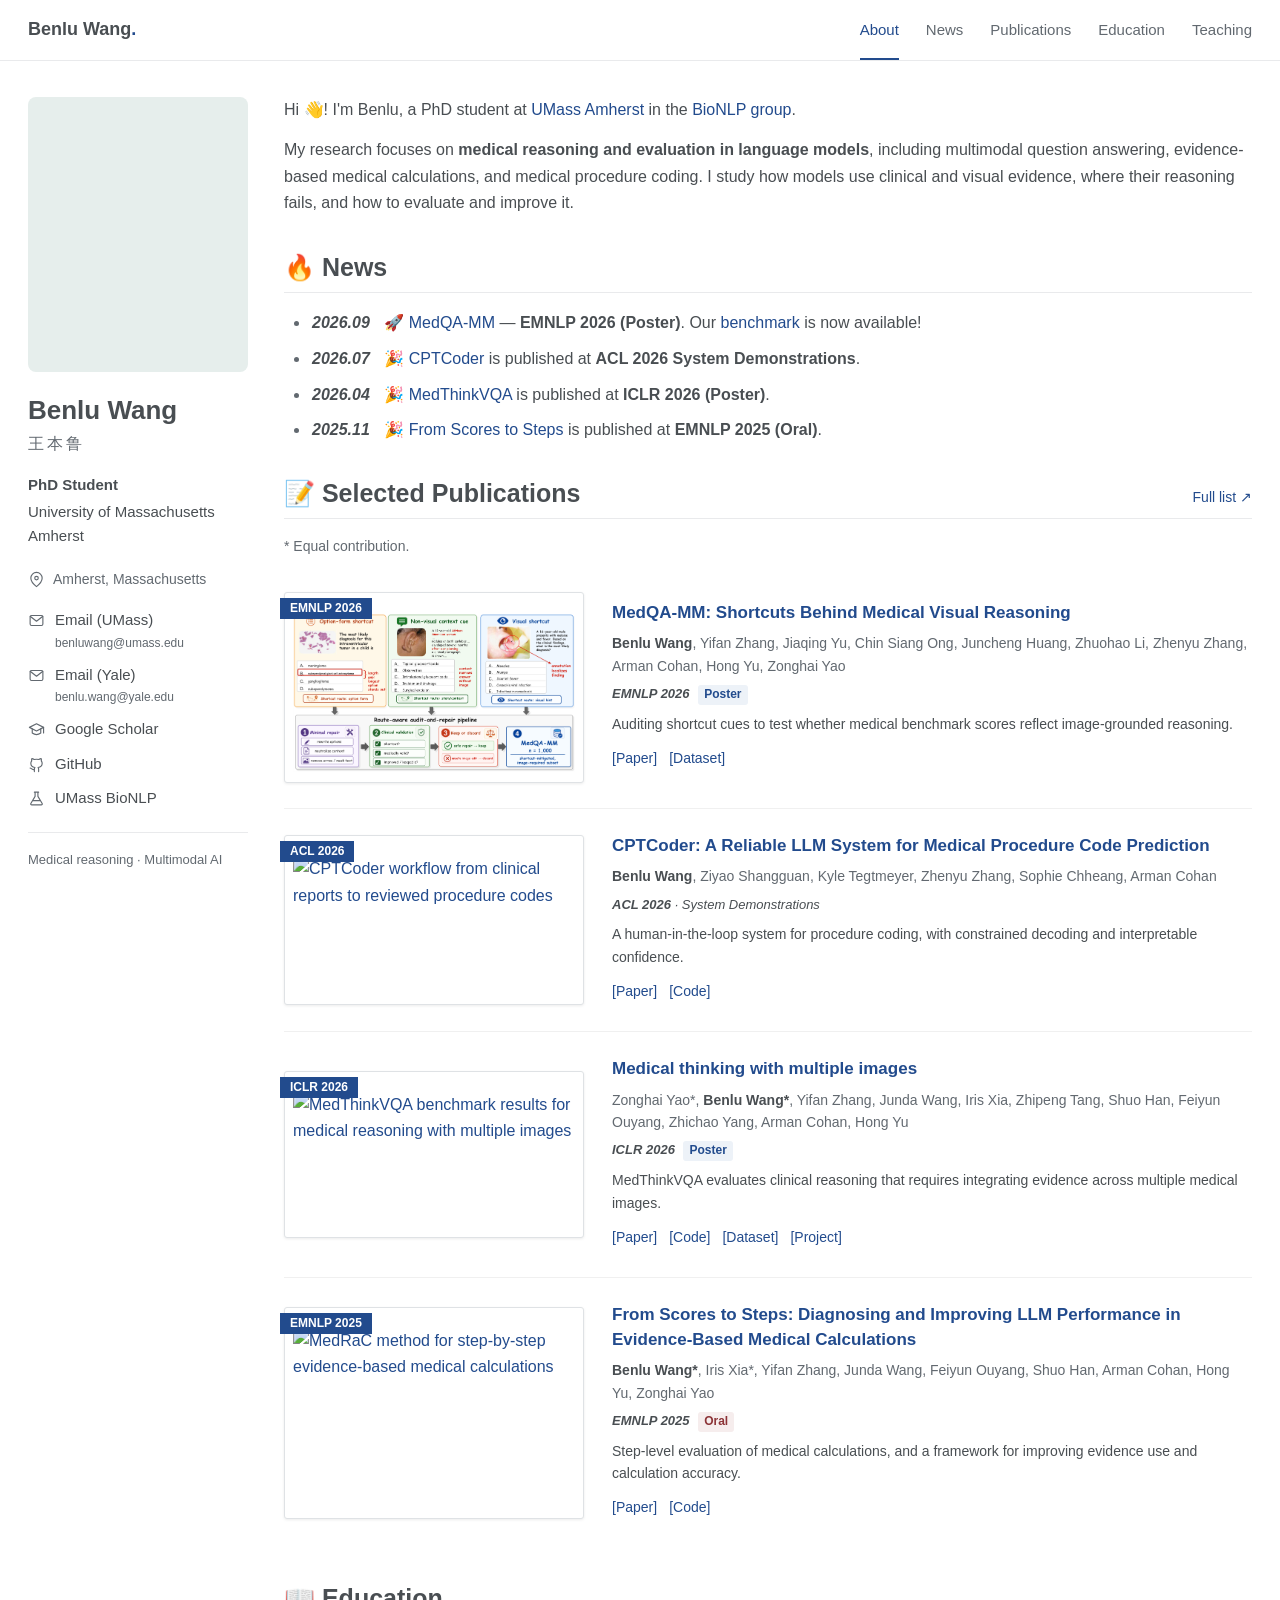
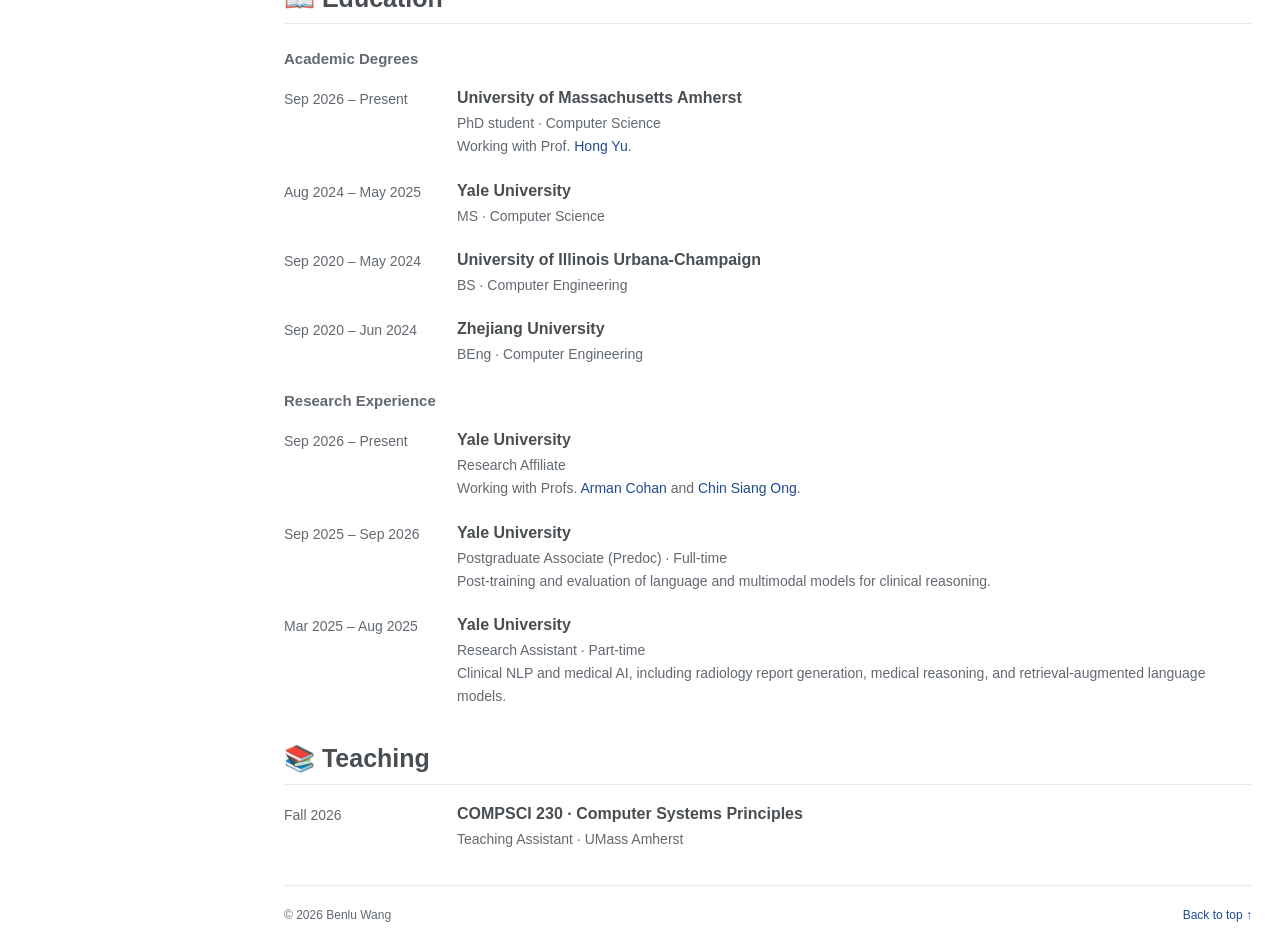
==== index.html @ a6d5a363 "Show UMass and Yale contact email links" ====
<!doctype html>
<html lang="en">
<head>
  <meta charset="utf-8">
  <meta name="viewport" content="width=device-width, initial-scale=1">
  <title>Benlu Wang | Medical AI Research</title>
  <meta name="description" content="Benlu Wang is a PhD student at UMass Amherst working on medical reasoning, multimodal AI, and reliable evaluation of language models.">
  <meta name="theme-color" content="#ffffff">
  <meta property="og:type" content="website">
  <meta property="og:title" content="Benlu Wang | Medical AI Research">
  <meta property="og:description" content="Medical reasoning, multimodal AI, and reliable evaluation. PhD student at UMass Amherst.">
  <meta property="og:url" content="https://benluwang.github.io/">
  <meta property="og:image" content="https://benluwang.github.io/assets/portrait.jpg">
  <link rel="canonical" href="https://benluwang.github.io/">
  <link rel="icon" href="assets/favicon.svg" type="image/svg+xml">
  <link rel="stylesheet" href="style.css?v=education-experience">
  <script src="script.js" defer></script>
  <script defer src="https://cloud.umami.is/script.js"
    data-website-id="2a50f161-f27b-4cb3-9219-014cfd1070e0"
    data-domains="benluwang.github.io"
    data-exclude-hash="true"
    data-do-not-track="true"></script>
</head>
<body id="top">
  <a class="skip-link" href="#main">Skip to content</a>
  <header class="site-header">
    <nav class="nav-inner" aria-label="Main navigation">
      <a class="wordmark" href="#top">Benlu Wang<span class="wordmark-dot" aria-hidden="true">.</span></a>
      <div class="nav-links">
        <a href="#about" aria-current="location">About</a>
        <a href="#news">News</a>
        <a href="#publications">Publications</a>
        <a href="#education">Education</a>
        <a href="#teaching">Teaching</a>
      </div>
    </nav>
  </header>

  <div class="page-layout">
    <aside class="profile" aria-label="Personal information">
      <div class="profile-heading">
        <div class="portrait">
          <img src="assets/portrait.jpg" alt="Benlu Wang outdoors in an autumn landscape" width="1280" height="2812" fetchpriority="high">
        </div>
        <div class="profile-name">
          <h1>Benlu Wang</h1>
          <p class="chinese-name" lang="zh-CN">王本鲁</p>
          <p class="position">PhD Student</p>
          <p class="affiliation">University of Massachusetts<br> Amherst</p>
        </div>
      </div>
      <p class="location"><svg aria-hidden="true" viewBox="0 0 24 24"><path d="M20 10c0 6-8 12-8 12S4 16 4 10a8 8 0 1 1 16 0Z"/><circle cx="12" cy="10" r="2.5"/></svg>Amherst, Massachusetts</p>
      <div class="profile-links">
        <a href="mailto:benluwang@umass.edu"><svg aria-hidden="true" viewBox="0 0 24 24"><rect x="3" y="5" width="18" height="14" rx="2"/><path d="m3 6 9 7 9-7"/></svg><span>Email (UMass)<span class="email-address">benluwang@umass.edu</span></span></a>
        <a href="mailto:benlu.wang@yale.edu"><svg aria-hidden="true" viewBox="0 0 24 24"><rect x="3" y="5" width="18" height="14" rx="2"/><path d="m3 6 9 7 9-7"/></svg><span>Email (Yale)<span class="email-address">benlu.wang@yale.edu</span></span></a>
        <a href="https://scholar.google.com/citations?user=58p1EgcAAAAJ&amp;hl=en"><svg aria-hidden="true" viewBox="0 0 24 24"><path d="m2 9 10-5 10 5-10 5L2 9Z"/><path d="M6 11v6c4 3 8 3 12 0v-6M22 9v8"/></svg><span>Google Scholar</span></a>
        <a href="https://github.com/benluwang"><svg aria-hidden="true" viewBox="0 0 24 24"><path d="M9 19c-4 1-4-2-6-2m12 5v-3.5c0-1-.3-1.7-.8-2.2 2.7-.3 5.8-1.3 5.8-6a4.7 4.7 0 0 0-1.3-3.3 4.3 4.3 0 0 0-.1-3.3s-1-.3-3.4 1.3a12 12 0 0 0-6.4 0C6.4 3.4 5.4 3.7 5.4 3.7a4.3 4.3 0 0 0-.1 3.3A4.7 4.7 0 0 0 4 10.3c0 4.7 3.1 5.7 5.8 6-.5.5-.8 1.2-.8 2.2V22"/></svg><span>GitHub</span></a>
        <a href="https://bio-nlp.github.io/pages/people.html"><svg aria-hidden="true" viewBox="0 0 24 24"><path d="M9 3h6M10 3v6L4 19c-.6 1 .1 2 1.3 2h13.4c1.2 0 1.9-1 1.3-2L14 9V3M7 15h10"/></svg><span>UMass BioNLP</span></a>
      </div>
      <p class="profile-note">Medical reasoning · Multimodal AI</p>
    </aside>

    <main id="main">
      <section id="about" aria-labelledby="about-title">
        <h2 id="about-title" class="visually-hidden">About me</h2>
        <p class="intro">Hi <span aria-hidden="true">👋</span>! I'm Benlu, a PhD student at <a href="https://www.cics.umass.edu/">UMass Amherst</a> in the <a href="https://bio-nlp.github.io/">BioNLP group</a>.</p>
        <p>My research focuses on <strong>medical reasoning and evaluation in language models</strong>, including multimodal question answering, evidence-based medical calculations, and medical procedure coding. I study how models use clinical and visual evidence, where their reasoning fails, and how to evaluate and improve it.</p>
      </section>

      <section id="news" aria-labelledby="news-title">
        <h2 id="news-title"><span aria-hidden="true">🔥</span> News</h2>
        <ul class="news-list">
          <li><time datetime="2026-09">2026.09</time> <span class="news-entry"><span aria-hidden="true">🚀</span> <a href="https://arxiv.org/abs/2609.03261">MedQA-MM</a> — <strong>EMNLP 2026 (Poster)</strong>. Our <a href="https://huggingface.co/datasets/bio-nlp-umass/MedQA-MM">benchmark</a> is now available!</span></li>
          <li><time datetime="2026-07">2026.07</time> <span class="news-entry"><span aria-hidden="true">🎉</span> <a href="https://aclanthology.org/2026.acl-demo.60/">CPTCoder</a> is published at <strong>ACL 2026 System Demonstrations</strong>.</span></li>
          <li><time datetime="2026-04">2026.04</time> <span class="news-entry"><span aria-hidden="true">🎉</span> <a href="https://proceedings.iclr.cc/paper_files/paper/2026/hash/a7060588538c3ca1ef2fb071db9e5630-Abstract-Conference.html">MedThinkVQA</a> is published at <strong>ICLR 2026 (Poster)</strong>.</span></li>
          <li><time datetime="2025-11">2025.11</time> <span class="news-entry"><span aria-hidden="true">🎉</span> <a href="https://aclanthology.org/2025.emnlp-main.548/">From Scores to Steps</a> is published at <strong>EMNLP 2025 (Oral)</strong>.</span></li>
        </ul>
      </section>

      <section id="publications" aria-labelledby="publications-title">
        <div class="section-heading"><h2 id="publications-title"><span aria-hidden="true">📝</span> Selected Publications</h2><a class="small-link" href="https://scholar.google.com/citations?user=58p1EgcAAAAJ&amp;hl=en">Full list <span aria-hidden="true">↗</span></a></div>
        <p class="section-note">* Equal contribution.</p>

        <article class="publication">
          <a class="paper-figure" href="assets/medqa-mm-figure2.png" aria-label="View MedQA-MM Figure 2 at full size"><span class="figure-label" aria-hidden="true">EMNLP 2026</span><img src="assets/medqa-mm-figure2.png" alt="MedQA-MM Figure 2: option-form, non-visual context, and visual shortcuts, followed by the audit, repair, and clinical validation pipeline" width="759" height="434" loading="lazy"></a>
          <div class="paper-content">
            <h3><a href="https://arxiv.org/abs/2609.03261">MedQA-MM: Shortcuts Behind Medical Visual Reasoning</a></h3>
            <p class="authors"><strong>Benlu Wang</strong>, Yifan Zhang, Jiaqing Yu, Chin Siang Ong, Juncheng Huang, Zhuohao Li, Zhenyu Zhang, Arman Cohan, Hong Yu, Zonghai Yao</p>
            <p class="venue">EMNLP 2026 <span class="presentation">Poster</span></p>
            <p class="paper-summary">Auditing shortcut cues to test whether medical benchmark scores reflect image-grounded reasoning.</p>
            <div class="paper-links"><a href="https://arxiv.org/abs/2609.03261">[Paper]</a><a href="https://huggingface.co/datasets/bio-nlp-umass/MedQA-MM">[Dataset]</a></div>
          </div>
        </article>

        <article class="publication">
          <a class="paper-figure" href="assets/cptcoder.webp" aria-label="View the CPTCoder system diagram at full size"><span class="figure-label" aria-hidden="true">ACL 2026</span><img src="assets/cptcoder.webp" alt="CPTCoder workflow from clinical reports to reviewed procedure codes" width="1227" height="606" loading="lazy"></a>
          <div class="paper-content">
            <h3><a href="https://aclanthology.org/2026.acl-demo.60/">CPTCoder: A Reliable LLM System for Medical Procedure Code Prediction</a></h3>
            <p class="authors"><strong>Benlu Wang</strong>, Ziyao Shangguan, Kyle Tegtmeyer, Zhenyu Zhang, Sophie Chheang, Arman Cohan</p>
            <p class="venue">ACL 2026 <span class="venue-detail">· System Demonstrations</span></p>
            <p class="paper-summary">A human-in-the-loop system for procedure coding, with constrained decoding and interpretable confidence.</p>
            <div class="paper-links"><a href="https://aclanthology.org/2026.acl-demo.60/">[Paper]</a><a href="https://github.com/benluwang/CPTCoder">[Code]</a></div>
          </div>
        </article>

        <article class="publication">
          <a class="paper-figure" href="assets/medthinkvqa.webp" aria-label="View the MedThinkVQA benchmark figure at full size"><span class="figure-label" aria-hidden="true">ICLR 2026</span><img src="assets/medthinkvqa.webp" alt="MedThinkVQA benchmark results for medical reasoning with multiple images" width="1800" height="878" loading="lazy"></a>
          <div class="paper-content">
            <h3><a href="https://proceedings.iclr.cc/paper_files/paper/2026/hash/a7060588538c3ca1ef2fb071db9e5630-Abstract-Conference.html">Medical thinking with multiple images</a></h3>
            <p class="authors">Zonghai Yao*, <strong>Benlu Wang*</strong>, Yifan Zhang, Junda Wang, Iris Xia, Zhipeng Tang, Shuo Han, Feiyun Ouyang, Zhichao Yang, Arman Cohan, Hong Yu</p>
            <p class="venue">ICLR 2026 <span class="presentation">Poster</span></p>
            <p class="paper-summary">MedThinkVQA evaluates clinical reasoning that requires integrating evidence across multiple medical images.</p>
            <div class="paper-links"><a href="https://proceedings.iclr.cc/paper_files/paper/2026/hash/a7060588538c3ca1ef2fb071db9e5630-Abstract-Conference.html">[Paper]</a><a href="https://github.com/benluwang/MedThinkVQA">[Code]</a><a href="https://huggingface.co/datasets/bio-nlp-umass/MedThinkVQA">[Dataset]</a><a href="https://benluwang.github.io/MedThinkVQA/">[Project]</a></div>
          </div>
        </article>

        <article class="publication">
          <a class="paper-figure" href="assets/medrac.webp" aria-label="View the MedRaC method diagram at full size"><span class="figure-label" aria-hidden="true">EMNLP 2025</span><img src="assets/medrac.webp" alt="MedRaC method for step-by-step evidence-based medical calculations" width="675" height="435" loading="lazy"></a>
          <div class="paper-content">
            <h3><a href="https://aclanthology.org/2025.emnlp-main.548/">From Scores to Steps: Diagnosing and Improving LLM Performance in Evidence-Based Medical Calculations</a></h3>
            <p class="authors"><strong>Benlu Wang*</strong>, Iris Xia*, Yifan Zhang, Junda Wang, Feiyun Ouyang, Shuo Han, Arman Cohan, Hong Yu, Zonghai Yao</p>
            <p class="venue">EMNLP 2025 <span class="presentation oral">Oral</span></p>
            <p class="paper-summary">Step-level evaluation of medical calculations, and a framework for improving evidence use and calculation accuracy.</p>
            <div class="paper-links"><a href="https://aclanthology.org/2025.emnlp-main.548/">[Paper]</a><a href="https://github.com/benluwang/EMNLP-2025-MedRaC">[Code]</a></div>
          </div>
        </article>
      </section>

      <section id="education" aria-labelledby="education-title">
        <h2 id="education-title"><span aria-hidden="true">📖</span> Education</h2>
        <h3 class="education-group-title">Academic Degrees</h3>
        <div class="education-row"><span class="education-date">Sep 2026 – Present</span><div><h4>University of Massachusetts Amherst</h4><p>PhD student · Computer Science</p><p>Working with Prof. <a href="https://www.cics.umass.edu/about/directory/hong-yu">Hong Yu</a>.</p></div></div>
        <div class="education-row"><span class="education-date">Aug 2024 – May 2025</span><div><h4>Yale University</h4><p>MS · Computer Science</p></div></div>
        <div class="education-row"><span class="education-date">Sep 2020 – May 2024</span><div><h4>University of Illinois Urbana-Champaign</h4><p>BS · Computer Engineering</p></div></div>
        <div class="education-row"><span class="education-date">Sep 2020 – Jun 2024</span><div><h4>Zhejiang University</h4><p>BEng · Computer Engineering</p></div></div>

        <h3 class="education-group-title">Research Experience</h3>
        <div class="education-row"><span class="education-date">Sep 2026 – Present</span><div><h4>Yale University</h4><p>Research Affiliate</p><p>Working with Profs. <a href="https://armancohan.com/">Arman Cohan</a> and <a href="https://medicine.yale.edu/profile/chinsiang-ong/">Chin Siang Ong</a>.</p></div></div>
        <div class="education-row"><span class="education-date">Sep 2025 – Sep 2026</span><div><h4>Yale University</h4><p>Postgraduate Associate (Predoc) · Full-time</p><p>Post-training and evaluation of language and multimodal models for clinical reasoning.</p></div></div>
        <div class="education-row"><span class="education-date">Mar 2025 – Aug 2025</span><div><h4>Yale University</h4><p>Research Assistant · Part-time</p><p>Clinical NLP and medical AI, including radiology report generation, medical reasoning, and retrieval-augmented language models.</p></div></div>
      </section>

      <section id="teaching" aria-labelledby="teaching-title">
        <h2 id="teaching-title"><span aria-hidden="true">📚</span> Teaching</h2>
        <div class="education-row"><span class="education-date">Fall 2026</span><div><h3>COMPSCI 230 · Computer Systems Principles</h3><p>Teaching Assistant · UMass Amherst</p></div></div>
      </section>

      <footer class="site-footer"><span>© 2026 Benlu Wang</span><a href="#top">Back to top <span aria-hidden="true">↑</span></a></footer>
    </main>
  </div>
</body>
</html>
---- style.css ----
:root {
  color-scheme: light;
  --ink: #494e52;
  --muted: #626970;
  --link: #224b8d;
  --line: #e9eaec;
  --paper: #ffffff;
  --header-height: 60px;
}
* { box-sizing: border-box; }
html { scroll-behavior: smooth; }
body {
  margin: 0;
  background: var(--paper);
  color: var(--ink);
  font-family: "Trebuchet MS", Helvetica, Arial, sans-serif;
  font-size: 16px;
  line-height: 1.65;
  -webkit-font-smoothing: antialiased;
}
a { color: var(--link); text-decoration: none; text-underline-offset: 3px; }
a:hover { text-decoration: underline; }
a:focus-visible { outline: 2px solid var(--link); outline-offset: 4px; border-radius: 2px; }
img { display: block; max-width: 100%; }
p { margin: 0 0 14px; }
strong { font-weight: 700; }
.visually-hidden { position: absolute; width: 1px; height: 1px; margin: -1px; padding: 0; overflow: hidden; clip-path: inset(50%); white-space: nowrap; border: 0; }
.skip-link { position: fixed; top: -70px; left: 18px; z-index: 20; padding: 8px 16px; background: var(--paper); border: 1px solid var(--link); }
.skip-link:focus { top: 10px; }
.site-header { position: sticky; top: 0; z-index: 10; background: var(--paper); border-bottom: 1px solid var(--line); }
.nav-inner { max-width: 1280px; min-height: var(--header-height); margin: auto; padding: 0 28px; display: flex; align-items: center; justify-content: space-between; gap: 36px; }
.wordmark { flex-shrink: 0; color: var(--ink); font-size: 18px; font-weight: 700; }
.wordmark:hover { text-decoration: none; }
.wordmark-dot { color: var(--link); }
.nav-links { display: flex; gap: 27px; align-self: stretch; align-items: center; }
.nav-links a { color: var(--muted); font-size: 15px; position: relative; white-space: nowrap; }
.nav-links a:hover, .nav-links a[aria-current] { color: var(--link); text-decoration: none; }
.nav-links a[aria-current]::after { content: ""; position: absolute; bottom: -18px; left: 0; right: 0; height: 2px; background: var(--link); }
.page-layout { max-width: 1280px; padding: 36px 28px 24px; margin: auto; display: grid; grid-template-columns: 220px minmax(0, 1fr); column-gap: 36px; align-items: start; }
.profile { position: sticky; top: 96px; }
/* 720 × 900 crop at (480, 698): eyes near 38% height, with autumn scenery on the left. */
.portrait { position: relative; width: 220px; aspect-ratio: 4 / 5; overflow: hidden; border-radius: 8px; margin-bottom: 23px; background: #e6eeec; }
.portrait img { position: absolute; width: 177.778%; max-width: none; height: auto; left: -66.667%; top: -77.556%; }
h1 { font-size: 26px; line-height: 1.2; margin: 0 0 5px; font-weight: 700; }
.chinese-name { font-size: 16px; color: var(--muted); letter-spacing: 3px; margin-bottom: 15px; }
.position { font-size: 15px; margin-bottom: 3px; font-weight: 700; }
.affiliation { font-size: 15px; line-height: 1.6; margin-bottom: 20px; }
.location { color: var(--muted); font-size: 14px; display: flex; align-items: center; gap: 8px; margin-bottom: 18px; }
svg { width: 17px; height: 17px; flex-shrink: 0; fill: none; stroke: currentColor; stroke-width: 1.6; stroke-linecap: round; stroke-linejoin: round; }
.profile-links { display: grid; gap: 12px; }
.profile-links a { display: flex; align-items: flex-start; gap: 10px; font-size: 15px; line-height: 1.5; color: var(--ink); }
.profile-links a:hover { color: var(--link); }
.profile-links svg { margin-top: 3px; color: var(--muted); }
.email-address { display: block; font-size: 12px; color: var(--muted); margin-top: 2px; }
.profile-note { margin-top: 22px; padding-top: 16px; border-top: 1px solid var(--line); font-size: 13px; color: var(--muted); }
main { min-width: 0; scroll-margin-top: 90px; }
section { scroll-margin-top: 90px; margin-bottom: 34px; }
h2 { font-size: 25px; line-height: 1.35; font-weight: 700; margin: 0 0 17px; padding-bottom: 8px; border-bottom: 1px solid var(--line); }
.intro { font-size: 16px; line-height: 1.65; }
.contact-line { font-size: 15px; margin-top: 18px; }
.contact-line a { white-space: nowrap; margin-left: 4px; }
.news-list { margin: 0; padding-left: 26px; }
.news-list li { padding-left: 2px; margin: 0 0 10px; font-size: 16px; line-height: 1.6; }
.news-list li::marker { color: var(--muted); }
.news-list time { display: inline; margin-right: 10px; font-weight: 700; font-style: italic; color: var(--ink); white-space: nowrap; font-variant-numeric: tabular-nums; }
.section-heading { display: flex; align-items: baseline; justify-content: space-between; gap: 20px; margin-bottom: 16px; padding-bottom: 8px; border-bottom: 1px solid var(--line); }
.section-heading h2 { margin: 0; padding: 0; border: 0; }
.small-link { font-size: 14px; white-space: nowrap; }
.section-note { font-size: 14px; color: var(--muted); margin-bottom: 8px; }
.publication { display: grid; grid-template-columns: 300px minmax(0, 1fr); gap: 28px; padding: 25px 0; border-bottom: 1px solid #f0f0f0; align-items: center; }
.publication:last-child { border-bottom: 0; }
.paper-figure { position: relative; display: flex; align-items: center; justify-content: center; padding: 20px 8px 8px; min-height: 155px; background: var(--paper); border: 1px solid #dfe2e5; border-radius: 3px; box-shadow: 0 1px 3px rgb(0 0 0 / 8%); }
.paper-figure:hover { border-color: #aebed4; }
.paper-figure img { width: 100%; height: auto; max-height: 200px; object-fit: contain; }
.figure-label { position: absolute; left: -5px; top: 5px; padding: 1px 10px; color: #ffffff; background: var(--link); font-size: 12px; font-weight: 700; line-height: 1.6; }
h3 { margin: 0 0 7px; font-size: 17px; font-weight: 700; line-height: 1.45; }
.publication h3 a { color: var(--link); }
.authors { font-size: 14px; line-height: 1.6; color: var(--muted); margin-bottom: 6px; }
.authors strong { color: var(--ink); }
.venue { font-size: 13px; font-style: italic; font-weight: 700; color: var(--ink); margin-bottom: 8px; }
.venue span { font-weight: 400; }
.venue .presentation { display: inline-block; margin-left: 5px; padding: 0 6px; border-radius: 3px; background: #edf2f8; color: var(--link); font-size: 12px; font-style: normal; font-weight: 700; }
.venue .presentation.oral { background: #f6eded; color: #8c3337; }
.paper-summary { font-size: 14px; line-height: 1.6; margin-bottom: 8px; }
.paper-links { display: flex; flex-wrap: wrap; gap: 5px 12px; font-size: 14px; }
.paper-links a { display: inline-flex; align-items: center; min-height: 30px; padding: 2px 0; line-height: 1.5; }
.education-group-title { color: var(--muted); font-size: 15px; margin: 24px 0 16px; }
.education-row { display: grid; grid-template-columns: 155px minmax(0, 1fr); gap: 18px; margin-bottom: 20px; }
.education-date { color: var(--muted); font-size: 14px; padding-top: 2px; }
.education-row h3, .education-row h4 { font-size: 16px; line-height: 1.45; margin: 0 0 3px; }
.education-row p { color: var(--muted); font-size: 14px; margin-bottom: 0; }
.site-footer { border-top: 1px solid var(--line); padding-top: 20px; display: flex; justify-content: space-between; gap: 20px; font-size: 12px; color: var(--muted); }
@media (max-width: 960px) {
  .page-layout { grid-template-columns: 200px minmax(0, 1fr); column-gap: 30px; }
  .portrait { width: 190px; }
  .nav-links { gap: 20px; }
  .publication { grid-template-columns: 200px minmax(0, 1fr); gap: 22px; }
  .paper-figure { min-height: 125px; }
}
@media (min-width: 701px) and (max-width: 850px) {
  .publication { grid-template-columns: 1fr; gap: 17px; }
  .paper-figure { width: 100%; max-width: 350px; }
}
@media (max-width: 700px) {
  :root { --header-height: 54px; }
  .nav-inner { display: block; padding: 0 20px; }
  .wordmark { display: none; }
  .nav-links { min-height: var(--header-height); gap: 8px; justify-content: space-between; overflow-x: auto; padding: 0 2px; scrollbar-width: none; }
  .nav-links a { font-size: 13px; padding: 15px 0; }
  .nav-links a[aria-current]::after { bottom: 0; }
  .page-layout { display: block; padding: 27px 22px 24px; }
  .profile { position: static; margin-bottom: 29px; padding-bottom: 24px; border-bottom: 1px solid var(--line); }
  .profile-heading { display: flex; align-items: center; gap: 20px; }
  .portrait { flex: 0 0 100px; width: 100px; margin: 0; }
  h1 { font-size: 25px; }
  .chinese-name { font-size: 14px; margin-bottom: 8px; }
  .position { display: inline; font-size: 13px; }
  .affiliation { font-size: 13px; margin-bottom: 0; line-height: 1.5; }
  .affiliation br { display: none; }
  .location { margin: 18px 0 15px; font-size: 13px; }
  .profile-links { display: flex; flex-wrap: wrap; gap: 12px 22px; }
  .profile-links a { font-size: 13px; gap: 6px; }
  .profile-links svg { width: 15px; height: 15px; }
  .email-address, .profile-note { display: none; }
  body { font-size: 15px; }
  h2 { font-size: 23px; }
  .intro, .contact-line { font-size: 15px; }
  section { margin-bottom: 30px; scroll-margin-top: 78px; }
  .news-list { padding-left: 21px; }
  .news-list li { margin-bottom: 10px; font-size: 15px; }
  .news-list time { margin-right: 6px; }
  .section-heading { gap: 12px; }
  .small-link { font-size: 12px; }
  .publication { grid-template-columns: 1fr; gap: 17px; padding: 23px 0; }
  .paper-figure { width: 100%; max-width: 350px; min-height: 140px; padding: 22px 10px 10px; }
  .paper-figure img { max-height: 210px; }
  h3 { font-size: 17px; }
  .paper-links a { min-height: 34px; }
  .education-row { grid-template-columns: 90px minmax(0, 1fr); gap: 12px; }
  .education-date { font-size: 13px; }
}
@media (prefers-reduced-motion: reduce) { html { scroll-behavior: auto; } }
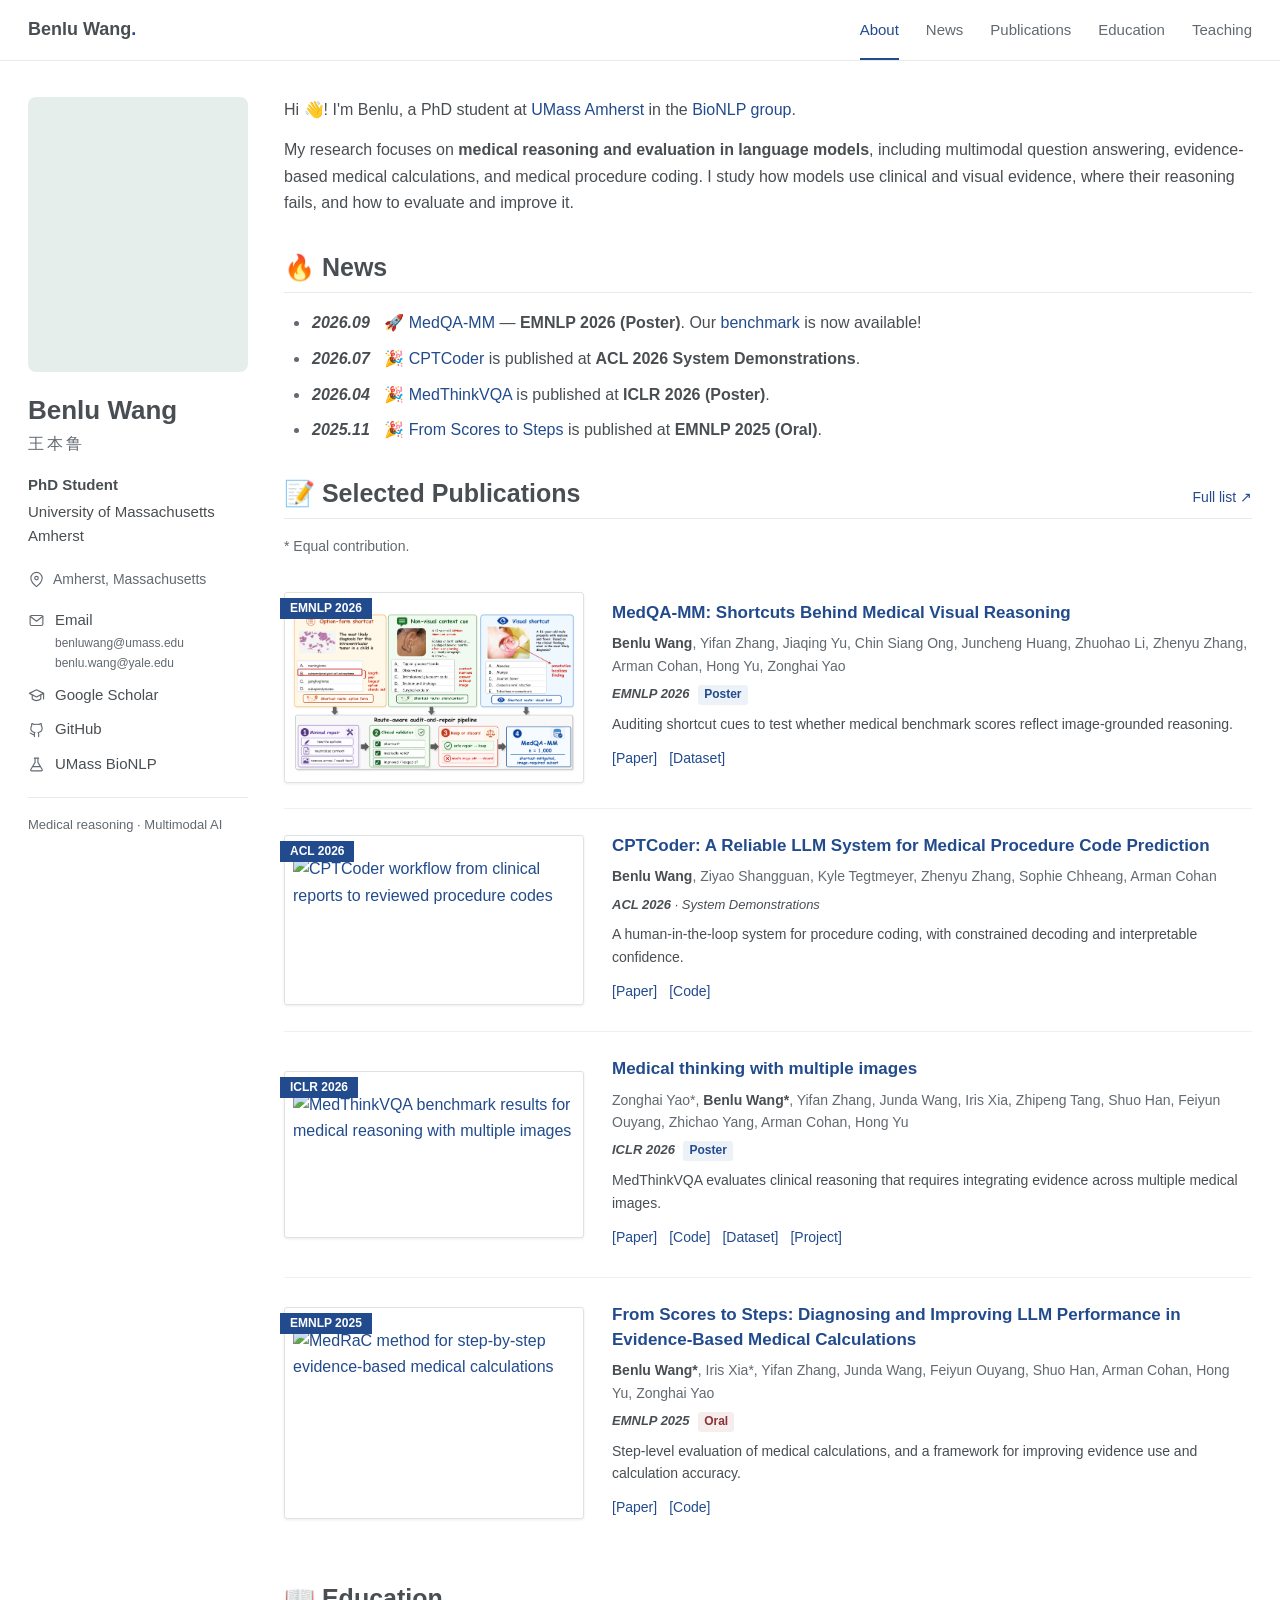
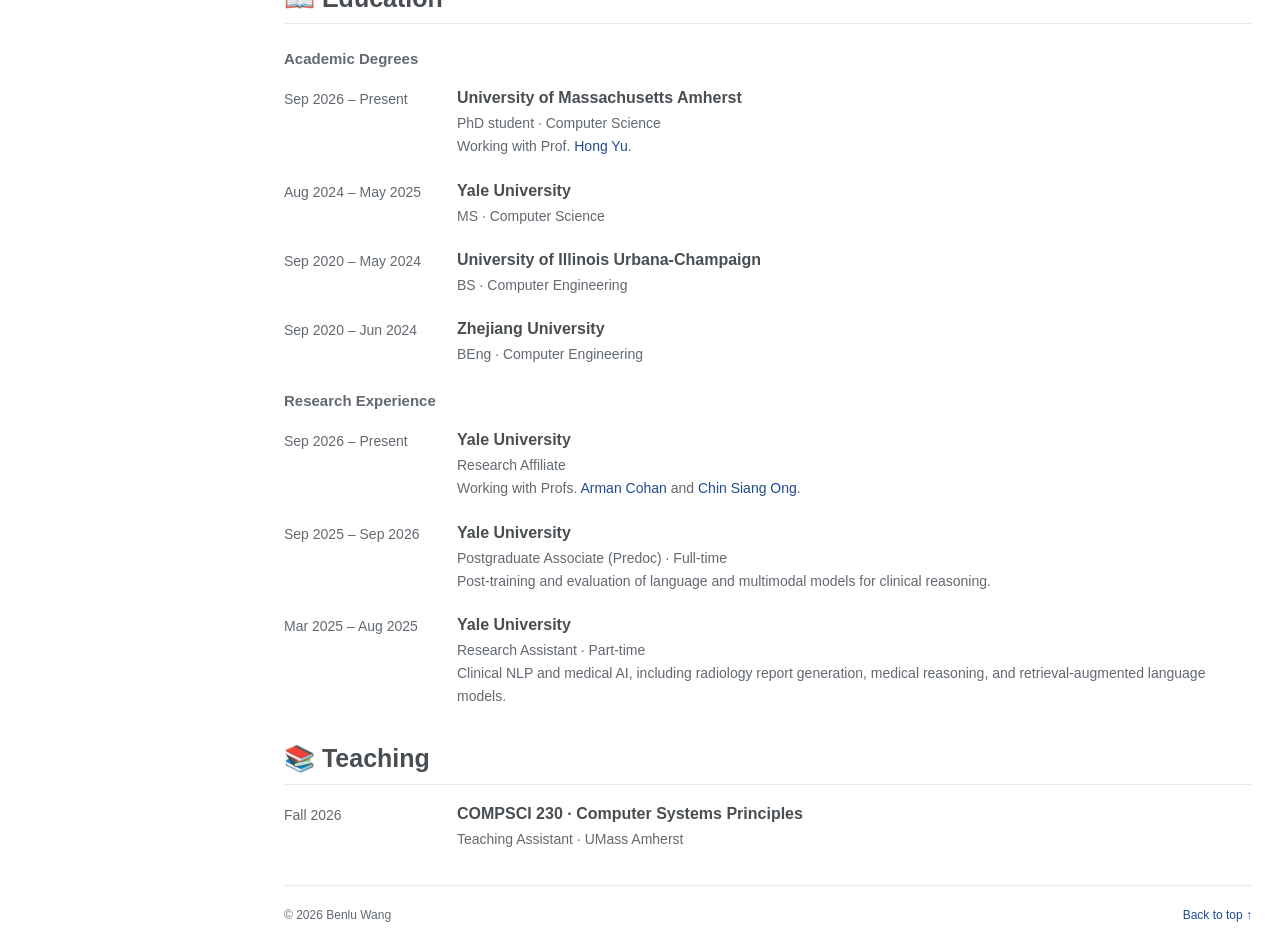
==== commit 6b803733: "Group contact addresses under one Email label" ====
--- a/index.html
+++ b/index.html
@@ -13,7 +13,7 @@
   <meta property="og:image" content="https://benluwang.github.io/assets/portrait.jpg">
   <link rel="canonical" href="https://benluwang.github.io/">
   <link rel="icon" href="assets/favicon.svg" type="image/svg+xml">
-  <link rel="stylesheet" href="style.css?v=education-experience">
+  <link rel="stylesheet" href="style.css?v=email-group">
   <script src="script.js" defer></script>
   <script defer src="https://cloud.umami.is/script.js"
     data-website-id="2a50f161-f27b-4cb3-9219-014cfd1070e0"
@@ -51,8 +51,7 @@
       </div>
       <p class="location"><svg aria-hidden="true" viewBox="0 0 24 24"><path d="M20 10c0 6-8 12-8 12S4 16 4 10a8 8 0 1 1 16 0Z"/><circle cx="12" cy="10" r="2.5"/></svg>Amherst, Massachusetts</p>
       <div class="profile-links">
-        <a href="mailto:benluwang@umass.edu"><svg aria-hidden="true" viewBox="0 0 24 24"><rect x="3" y="5" width="18" height="14" rx="2"/><path d="m3 6 9 7 9-7"/></svg><span>Email (UMass)<span class="email-address">benluwang@umass.edu</span></span></a>
-        <a href="mailto:benlu.wang@yale.edu"><svg aria-hidden="true" viewBox="0 0 24 24"><rect x="3" y="5" width="18" height="14" rx="2"/><path d="m3 6 9 7 9-7"/></svg><span>Email (Yale)<span class="email-address">benlu.wang@yale.edu</span></span></a>
+        <div class="profile-email"><svg aria-hidden="true" viewBox="0 0 24 24"><rect x="3" y="5" width="18" height="14" rx="2"/><path d="m3 6 9 7 9-7"/></svg><div><span>Email</span><a class="email-address" href="mailto:benluwang@umass.edu">benluwang@umass.edu</a><a class="email-address" href="mailto:benlu.wang@yale.edu">benlu.wang@yale.edu</a></div></div>
         <a href="https://scholar.google.com/citations?user=58p1EgcAAAAJ&amp;hl=en"><svg aria-hidden="true" viewBox="0 0 24 24"><path d="m2 9 10-5 10 5-10 5L2 9Z"/><path d="M6 11v6c4 3 8 3 12 0v-6M22 9v8"/></svg><span>Google Scholar</span></a>
         <a href="https://github.com/benluwang"><svg aria-hidden="true" viewBox="0 0 24 24"><path d="M9 19c-4 1-4-2-6-2m12 5v-3.5c0-1-.3-1.7-.8-2.2 2.7-.3 5.8-1.3 5.8-6a4.7 4.7 0 0 0-1.3-3.3 4.3 4.3 0 0 0-.1-3.3s-1-.3-3.4 1.3a12 12 0 0 0-6.4 0C6.4 3.4 5.4 3.7 5.4 3.7a4.3 4.3 0 0 0-.1 3.3A4.7 4.7 0 0 0 4 10.3c0 4.7 3.1 5.7 5.8 6-.5.5-.8 1.2-.8 2.2V22"/></svg><span>GitHub</span></a>
         <a href="https://bio-nlp.github.io/pages/people.html"><svg aria-hidden="true" viewBox="0 0 24 24"><path d="M9 3h6M10 3v6L4 19c-.6 1 .1 2 1.3 2h13.4c1.2 0 1.9-1 1.3-2L14 9V3M7 15h10"/></svg><span>UMass BioNLP</span></a>
--- a/style.css
+++ b/style.css
@@ -51,7 +51,8 @@
 .profile-links a { display: flex; align-items: flex-start; gap: 10px; font-size: 15px; line-height: 1.5; color: var(--ink); }
 .profile-links a:hover { color: var(--link); }
 .profile-links svg { margin-top: 3px; color: var(--muted); }
-.email-address { display: block; font-size: 12px; color: var(--muted); margin-top: 2px; }
+.profile-email { display: flex; align-items: flex-start; gap: 10px; font-size: 15px; line-height: 1.5; }
+.profile-links .email-address { display: block; font-size: 12px; color: var(--muted); margin-top: 2px; }
 .profile-note { margin-top: 22px; padding-top: 16px; border-top: 1px solid var(--line); font-size: 13px; color: var(--muted); }
 main { min-width: 0; scroll-margin-top: 90px; }
 section { scroll-margin-top: 90px; margin-bottom: 34px; }
@@ -121,7 +122,8 @@
   .profile-links { display: flex; flex-wrap: wrap; gap: 12px 22px; }
   .profile-links a { font-size: 13px; gap: 6px; }
   .profile-links svg { width: 15px; height: 15px; }
-  .email-address, .profile-note { display: none; }
+  .profile-email { font-size: 13px; gap: 6px; }
+  .profile-note { display: none; }
   body { font-size: 15px; }
   h2 { font-size: 23px; }
   .intro, .contact-line { font-size: 15px; }
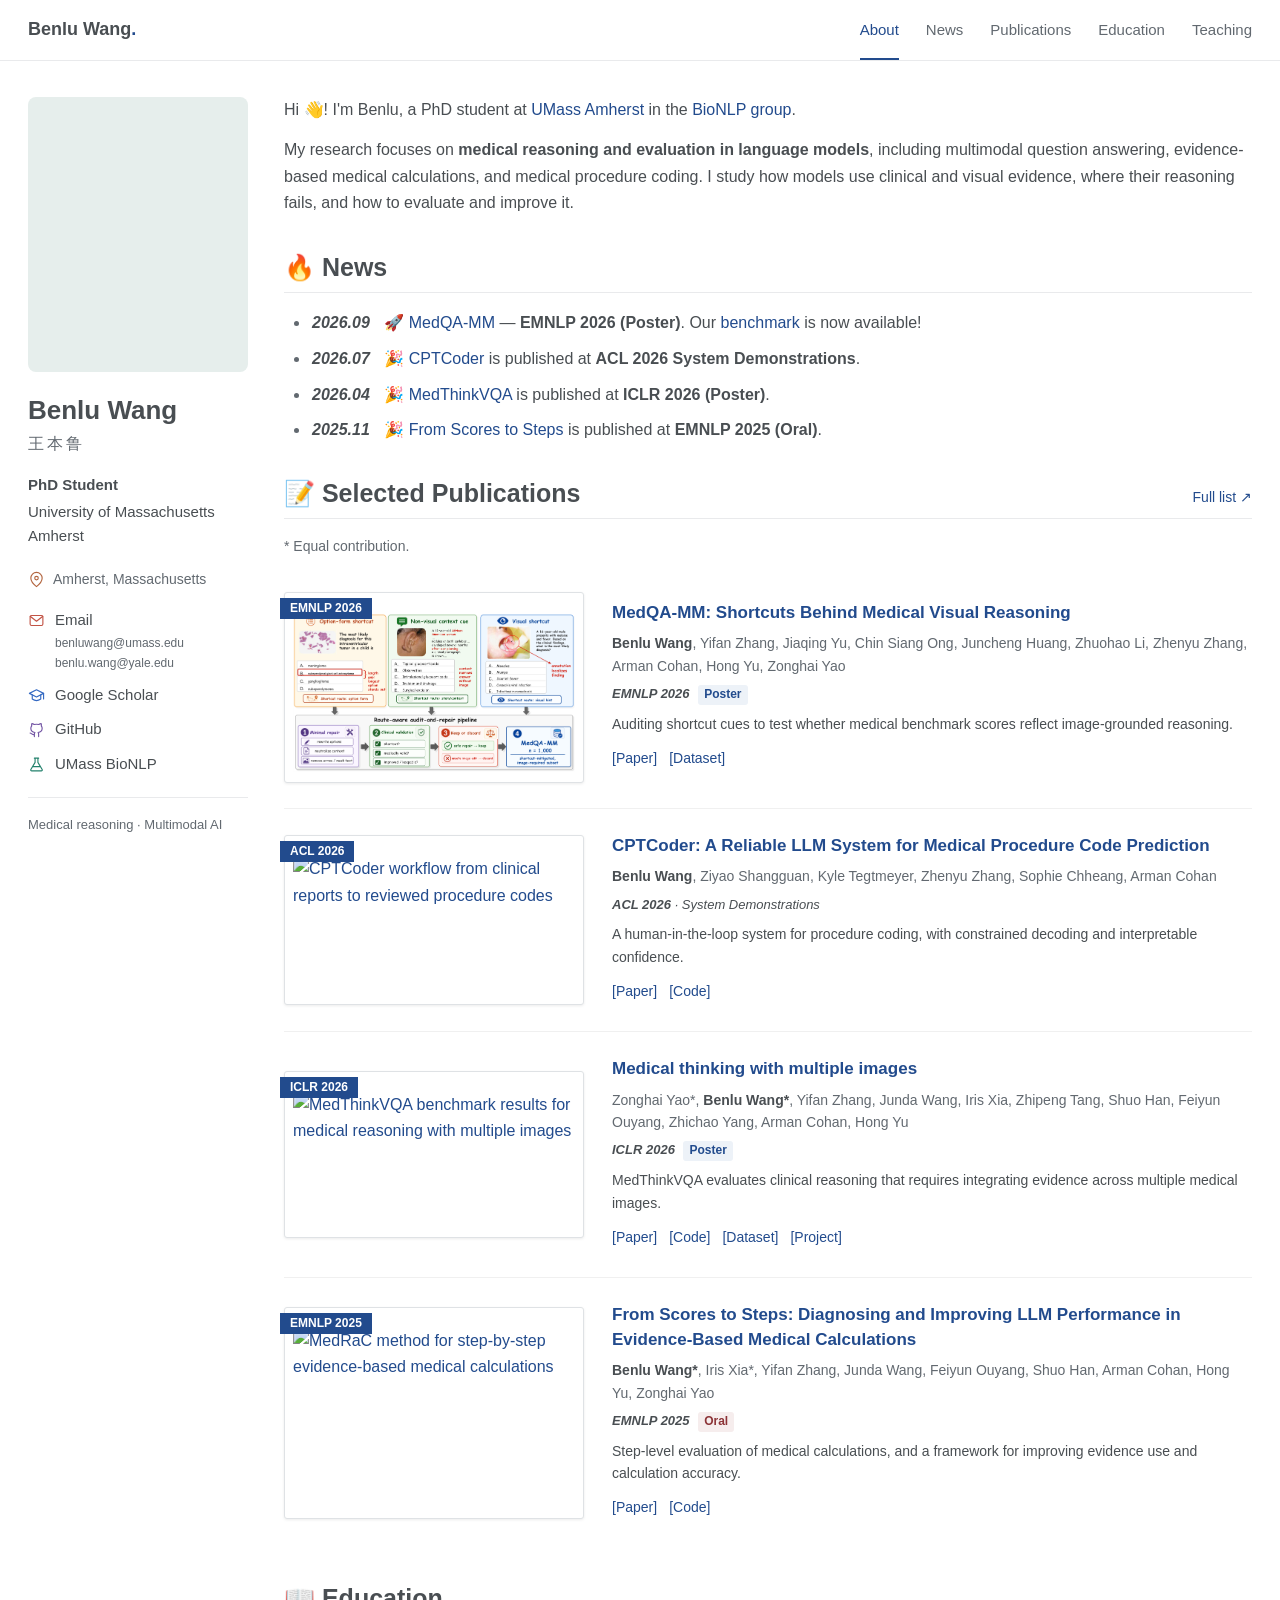
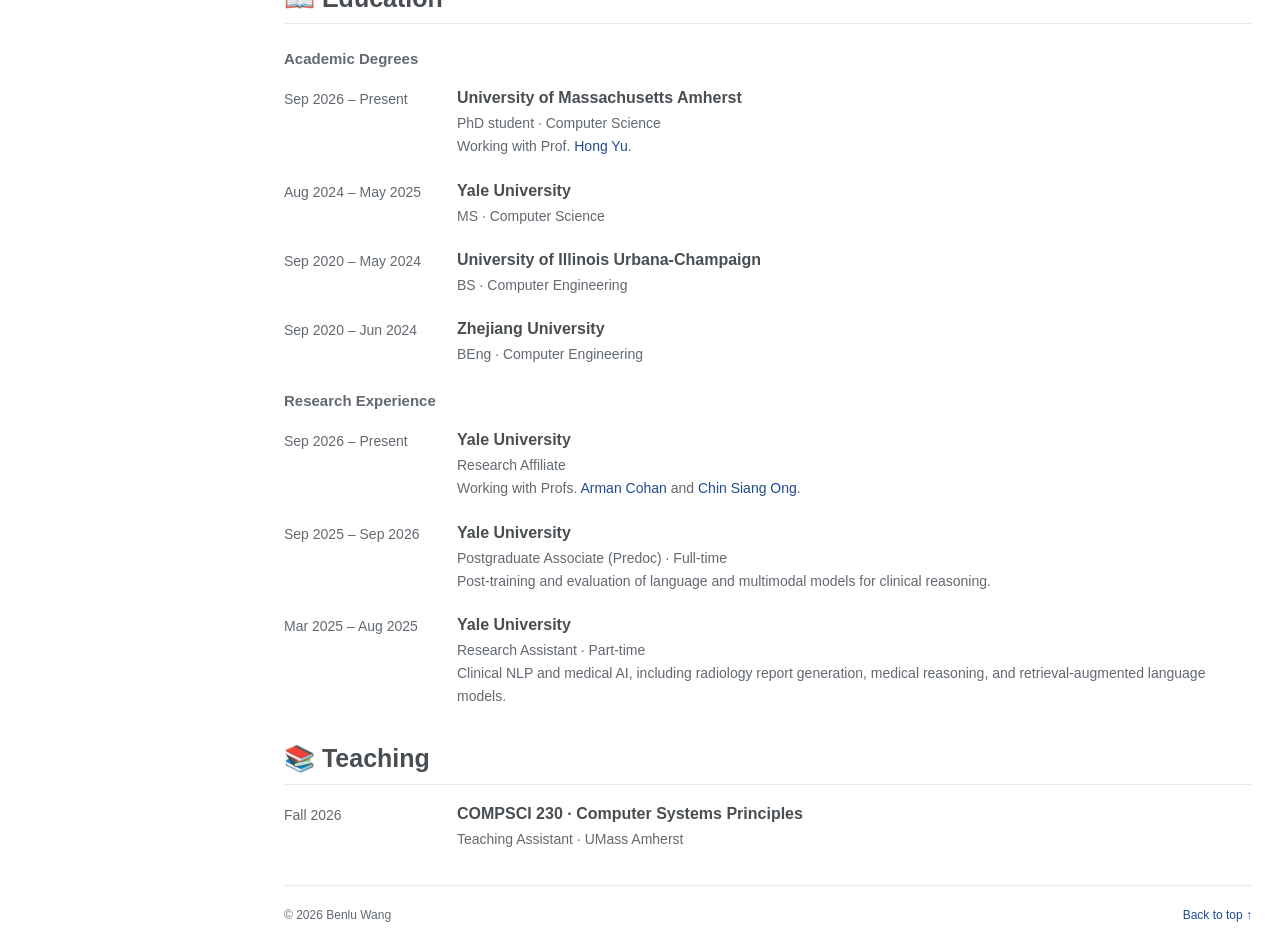
==== commit a688bd84: "Add subtle color to profile icons" ====
--- a/index.html
+++ b/index.html
@@ -3,17 +3,57 @@
 <head>
   <meta charset="utf-8">
   <meta name="viewport" content="width=device-width, initial-scale=1">
-  <title>Benlu Wang | Medical AI Research</title>
+  <title>Benlu Wang | UMass Amherst | Medical AI</title>
   <meta name="description" content="Benlu Wang is a PhD student at UMass Amherst working on medical reasoning, multimodal AI, and reliable evaluation of language models.">
+  <meta name="author" content="Benlu Wang">
+  <meta name="google-site-verification" content="YmE3wGCJ71W30Q1lqoimmGU6mvR-V9H0NG1NVAHTDUw">
   <meta name="theme-color" content="#ffffff">
   <meta property="og:type" content="website">
-  <meta property="og:title" content="Benlu Wang | Medical AI Research">
+  <meta property="og:site_name" content="Benlu Wang">
+  <meta property="og:title" content="Benlu Wang | UMass Amherst | Medical AI">
   <meta property="og:description" content="Medical reasoning, multimodal AI, and reliable evaluation. PhD student at UMass Amherst.">
   <meta property="og:url" content="https://benluwang.github.io/">
   <meta property="og:image" content="https://benluwang.github.io/assets/portrait.jpg">
   <link rel="canonical" href="https://benluwang.github.io/">
+  <script type="application/ld+json">
+  {
+    "@context": "https://schema.org",
+    "@graph": [
+      {
+        "@type": "WebSite",
+        "@id": "https://benluwang.github.io/#website",
+        "url": "https://benluwang.github.io/",
+        "name": "Benlu Wang",
+        "publisher": { "@id": "https://benluwang.github.io/#person" }
+      },
+      {
+        "@type": "ProfilePage",
+        "@id": "https://benluwang.github.io/#profile",
+        "url": "https://benluwang.github.io/",
+        "name": "Benlu Wang | UMass Amherst | Medical AI",
+        "isPartOf": { "@id": "https://benluwang.github.io/#website" },
+        "mainEntity": { "@id": "https://benluwang.github.io/#person" }
+      },
+      {
+        "@type": "Person",
+        "@id": "https://benluwang.github.io/#person",
+        "name": "Benlu Wang",
+        "alternateName": "王本鲁",
+        "url": "https://benluwang.github.io/",
+        "image": "https://benluwang.github.io/assets/portrait.jpg",
+        "description": "PhD student in Computer Science at the University of Massachusetts Amherst, researching medical reasoning, multimodal AI, and language model evaluation.",
+        "sameAs": [
+          "https://scholar.google.com/citations?user=58p1EgcAAAAJ",
+          "https://github.com/benluwang",
+          "https://www.linkedin.com/in/benlu-wang-676602326/",
+          "https://openreview.net/profile?id=~Benlu_Wang1"
+        ]
+      }
+    ]
+  }
+  </script>
   <link rel="icon" href="assets/favicon.svg" type="image/svg+xml">
-  <link rel="stylesheet" href="style.css?v=email-group">
+  <link rel="stylesheet" href="style.css?v=icon-colors">
   <script src="script.js" defer></script>
   <script defer src="https://cloud.umami.is/script.js"
     data-website-id="2a50f161-f27b-4cb3-9219-014cfd1070e0"
@@ -49,12 +89,12 @@
           <p class="affiliation">University of Massachusetts<br> Amherst</p>
         </div>
       </div>
-      <p class="location"><svg aria-hidden="true" viewBox="0 0 24 24"><path d="M20 10c0 6-8 12-8 12S4 16 4 10a8 8 0 1 1 16 0Z"/><circle cx="12" cy="10" r="2.5"/></svg>Amherst, Massachusetts</p>
+      <p class="location"><svg class="icon-location" aria-hidden="true" viewBox="0 0 24 24"><path d="M20 10c0 6-8 12-8 12S4 16 4 10a8 8 0 1 1 16 0Z"/><circle cx="12" cy="10" r="2.5"/></svg>Amherst, Massachusetts</p>
       <div class="profile-links">
-        <div class="profile-email"><svg aria-hidden="true" viewBox="0 0 24 24"><rect x="3" y="5" width="18" height="14" rx="2"/><path d="m3 6 9 7 9-7"/></svg><div><span>Email</span><a class="email-address" href="mailto:benluwang@umass.edu">benluwang@umass.edu</a><a class="email-address" href="mailto:benlu.wang@yale.edu">benlu.wang@yale.edu</a></div></div>
-        <a href="https://scholar.google.com/citations?user=58p1EgcAAAAJ&amp;hl=en"><svg aria-hidden="true" viewBox="0 0 24 24"><path d="m2 9 10-5 10 5-10 5L2 9Z"/><path d="M6 11v6c4 3 8 3 12 0v-6M22 9v8"/></svg><span>Google Scholar</span></a>
-        <a href="https://github.com/benluwang"><svg aria-hidden="true" viewBox="0 0 24 24"><path d="M9 19c-4 1-4-2-6-2m12 5v-3.5c0-1-.3-1.7-.8-2.2 2.7-.3 5.8-1.3 5.8-6a4.7 4.7 0 0 0-1.3-3.3 4.3 4.3 0 0 0-.1-3.3s-1-.3-3.4 1.3a12 12 0 0 0-6.4 0C6.4 3.4 5.4 3.7 5.4 3.7a4.3 4.3 0 0 0-.1 3.3A4.7 4.7 0 0 0 4 10.3c0 4.7 3.1 5.7 5.8 6-.5.5-.8 1.2-.8 2.2V22"/></svg><span>GitHub</span></a>
-        <a href="https://bio-nlp.github.io/pages/people.html"><svg aria-hidden="true" viewBox="0 0 24 24"><path d="M9 3h6M10 3v6L4 19c-.6 1 .1 2 1.3 2h13.4c1.2 0 1.9-1 1.3-2L14 9V3M7 15h10"/></svg><span>UMass BioNLP</span></a>
+        <div class="profile-email"><svg class="icon-email" aria-hidden="true" viewBox="0 0 24 24"><rect x="3" y="5" width="18" height="14" rx="2"/><path d="m3 6 9 7 9-7"/></svg><div><span>Email</span><a class="email-address" href="mailto:benluwang@umass.edu">benluwang@umass.edu</a><a class="email-address" href="mailto:benlu.wang@yale.edu">benlu.wang@yale.edu</a></div></div>
+        <a href="https://scholar.google.com/citations?user=58p1EgcAAAAJ&amp;hl=en"><svg class="icon-scholar" aria-hidden="true" viewBox="0 0 24 24"><path d="m2 9 10-5 10 5-10 5L2 9Z"/><path d="M6 11v6c4 3 8 3 12 0v-6M22 9v8"/></svg><span>Google Scholar</span></a>
+        <a href="https://github.com/benluwang"><svg class="icon-github" aria-hidden="true" viewBox="0 0 24 24"><path d="M9 19c-4 1-4-2-6-2m12 5v-3.5c0-1-.3-1.7-.8-2.2 2.7-.3 5.8-1.3 5.8-6a4.7 4.7 0 0 0-1.3-3.3 4.3 4.3 0 0 0-.1-3.3s-1-.3-3.4 1.3a12 12 0 0 0-6.4 0C6.4 3.4 5.4 3.7 5.4 3.7a4.3 4.3 0 0 0-.1 3.3A4.7 4.7 0 0 0 4 10.3c0 4.7 3.1 5.7 5.8 6-.5.5-.8 1.2-.8 2.2V22"/></svg><span>GitHub</span></a>
+        <a href="https://bio-nlp.github.io/pages/people.html"><svg class="icon-lab" aria-hidden="true" viewBox="0 0 24 24"><path d="M9 3h6M10 3v6L4 19c-.6 1 .1 2 1.3 2h13.4c1.2 0 1.9-1 1.3-2L14 9V3M7 15h10"/></svg><span>UMass BioNLP</span></a>
       </div>
       <p class="profile-note">Medical reasoning · Multimodal AI</p>
     </aside>
--- a/style.css
+++ b/style.css
@@ -51,6 +51,11 @@
 .profile-links a { display: flex; align-items: flex-start; gap: 10px; font-size: 15px; line-height: 1.5; color: var(--ink); }
 .profile-links a:hover { color: var(--link); }
 .profile-links svg { margin-top: 3px; color: var(--muted); }
+.profile .icon-location { color: #b3653f; }
+.profile .icon-email { color: #c25345; }
+.profile .icon-scholar { color: #356ac3; }
+.profile .icon-github { color: #7355a4; }
+.profile .icon-lab { color: #23816c; }
 .profile-email { display: flex; align-items: flex-start; gap: 10px; font-size: 15px; line-height: 1.5; }
 .profile-links .email-address { display: block; font-size: 12px; color: var(--muted); margin-top: 2px; }
 .profile-note { margin-top: 22px; padding-top: 16px; border-top: 1px solid var(--line); font-size: 13px; color: var(--muted); }
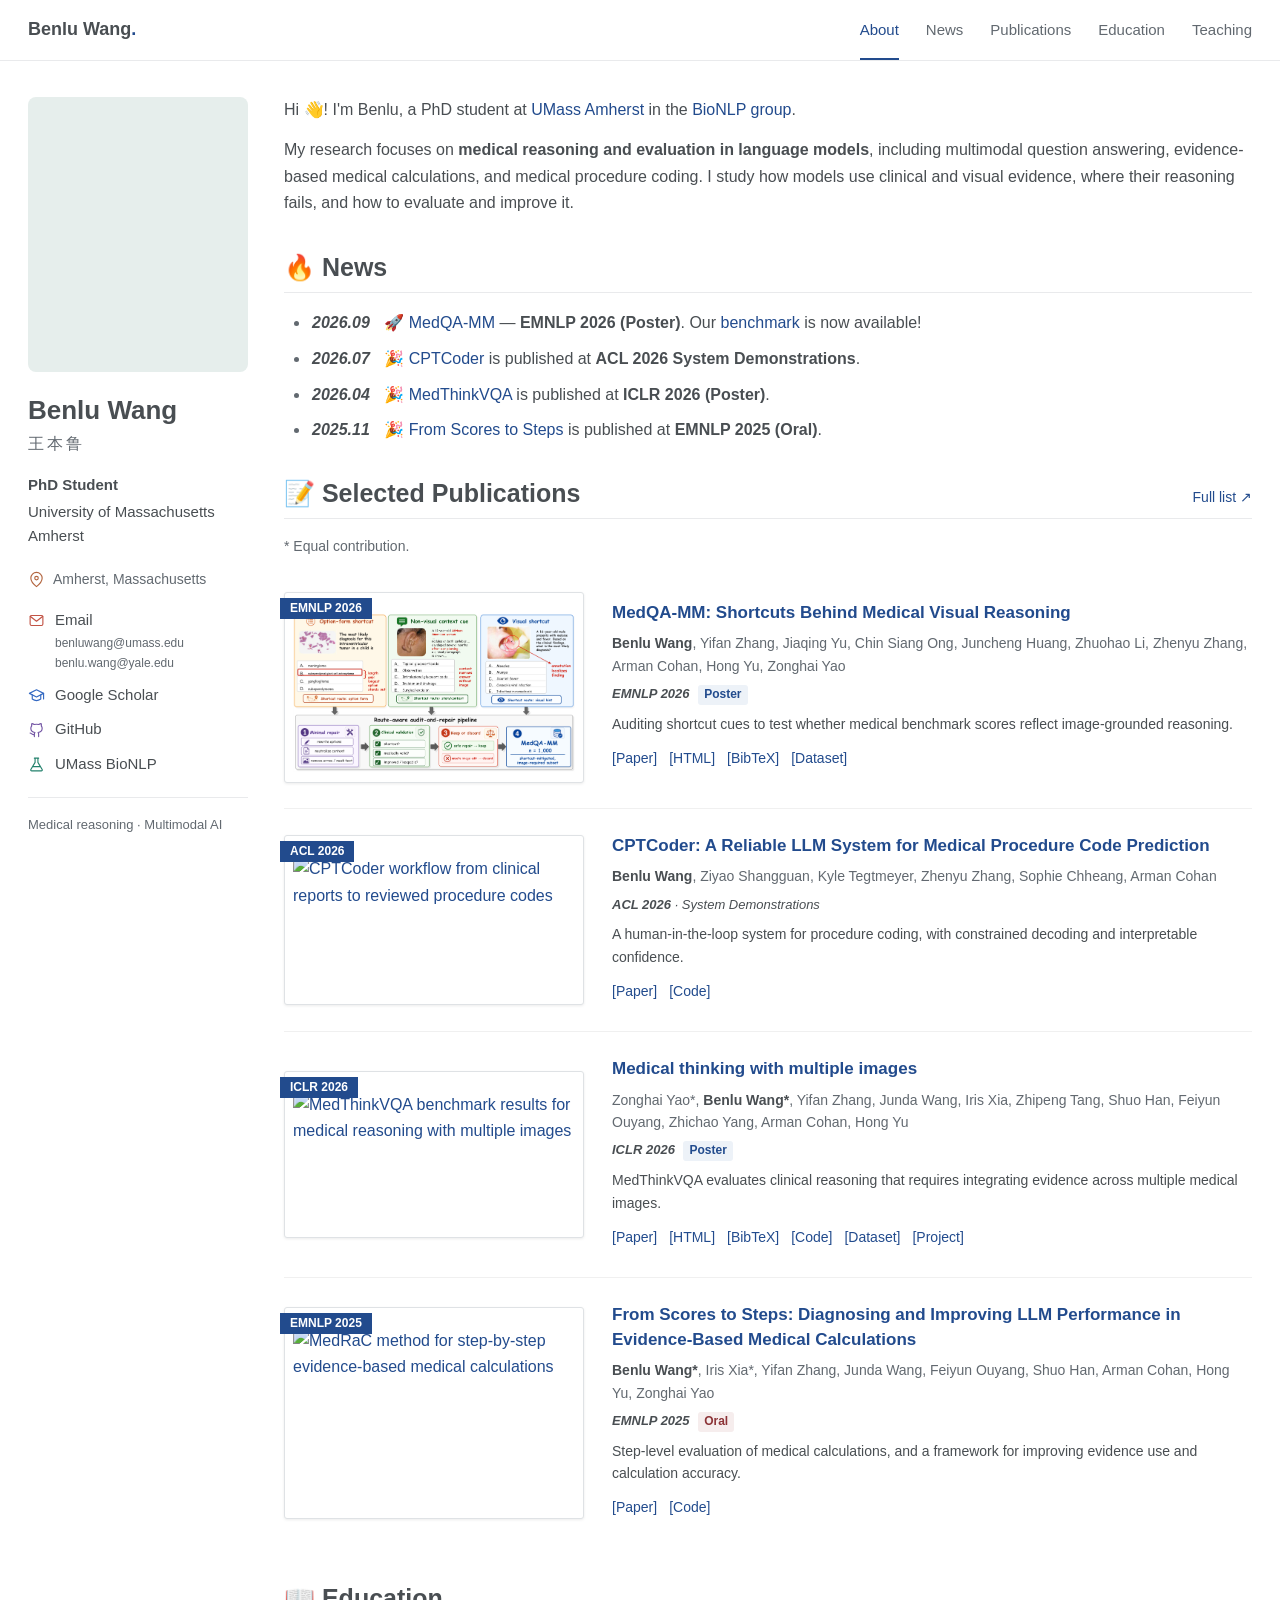
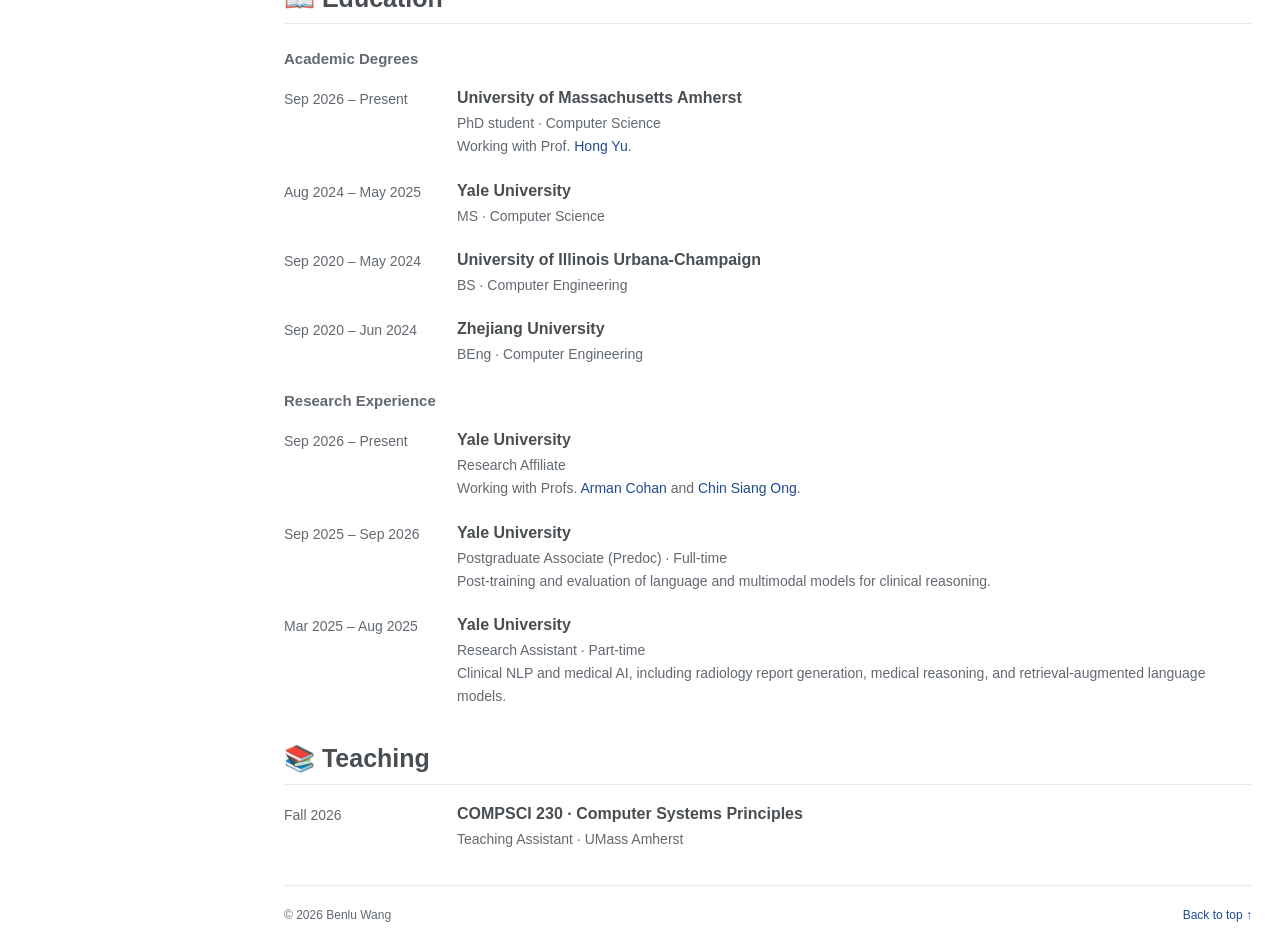
==== commit e5a51f62: "Add full text author pages and citation metadata" ====
--- a/index.html
+++ b/index.html
@@ -127,7 +127,7 @@
             <p class="authors"><strong>Benlu Wang</strong>, Yifan Zhang, Jiaqing Yu, Chin Siang Ong, Juncheng Huang, Zhuohao Li, Zhenyu Zhang, Arman Cohan, Hong Yu, Zonghai Yao</p>
             <p class="venue">EMNLP 2026 <span class="presentation">Poster</span></p>
             <p class="paper-summary">Auditing shortcut cues to test whether medical benchmark scores reflect image-grounded reasoning.</p>
-            <div class="paper-links"><a href="https://arxiv.org/abs/2609.03261">[Paper]</a><a href="https://huggingface.co/datasets/bio-nlp-umass/MedQA-MM">[Dataset]</a></div>
+            <div class="paper-links"><a href="https://arxiv.org/abs/2609.03261">[Paper]</a><a href="papers/medqa-mm/">[HTML]</a><a href="papers/medqa-mm/citation.bib">[BibTeX]</a><a href="https://huggingface.co/datasets/bio-nlp-umass/MedQA-MM">[Dataset]</a></div>
           </div>
         </article>
 
@@ -149,7 +149,7 @@
             <p class="authors">Zonghai Yao*, <strong>Benlu Wang*</strong>, Yifan Zhang, Junda Wang, Iris Xia, Zhipeng Tang, Shuo Han, Feiyun Ouyang, Zhichao Yang, Arman Cohan, Hong Yu</p>
             <p class="venue">ICLR 2026 <span class="presentation">Poster</span></p>
             <p class="paper-summary">MedThinkVQA evaluates clinical reasoning that requires integrating evidence across multiple medical images.</p>
-            <div class="paper-links"><a href="https://proceedings.iclr.cc/paper_files/paper/2026/hash/a7060588538c3ca1ef2fb071db9e5630-Abstract-Conference.html">[Paper]</a><a href="https://github.com/benluwang/MedThinkVQA">[Code]</a><a href="https://huggingface.co/datasets/bio-nlp-umass/MedThinkVQA">[Dataset]</a><a href="https://benluwang.github.io/MedThinkVQA/">[Project]</a></div>
+            <div class="paper-links"><a href="https://proceedings.iclr.cc/paper_files/paper/2026/hash/a7060588538c3ca1ef2fb071db9e5630-Abstract-Conference.html">[Paper]</a><a href="papers/medthinkvqa/">[HTML]</a><a href="papers/medthinkvqa/citation.bib">[BibTeX]</a><a href="https://github.com/benluwang/MedThinkVQA">[Code]</a><a href="https://huggingface.co/datasets/bio-nlp-umass/MedThinkVQA">[Dataset]</a><a href="https://benluwang.github.io/MedThinkVQA/">[Project]</a></div>
           </div>
         </article>
 
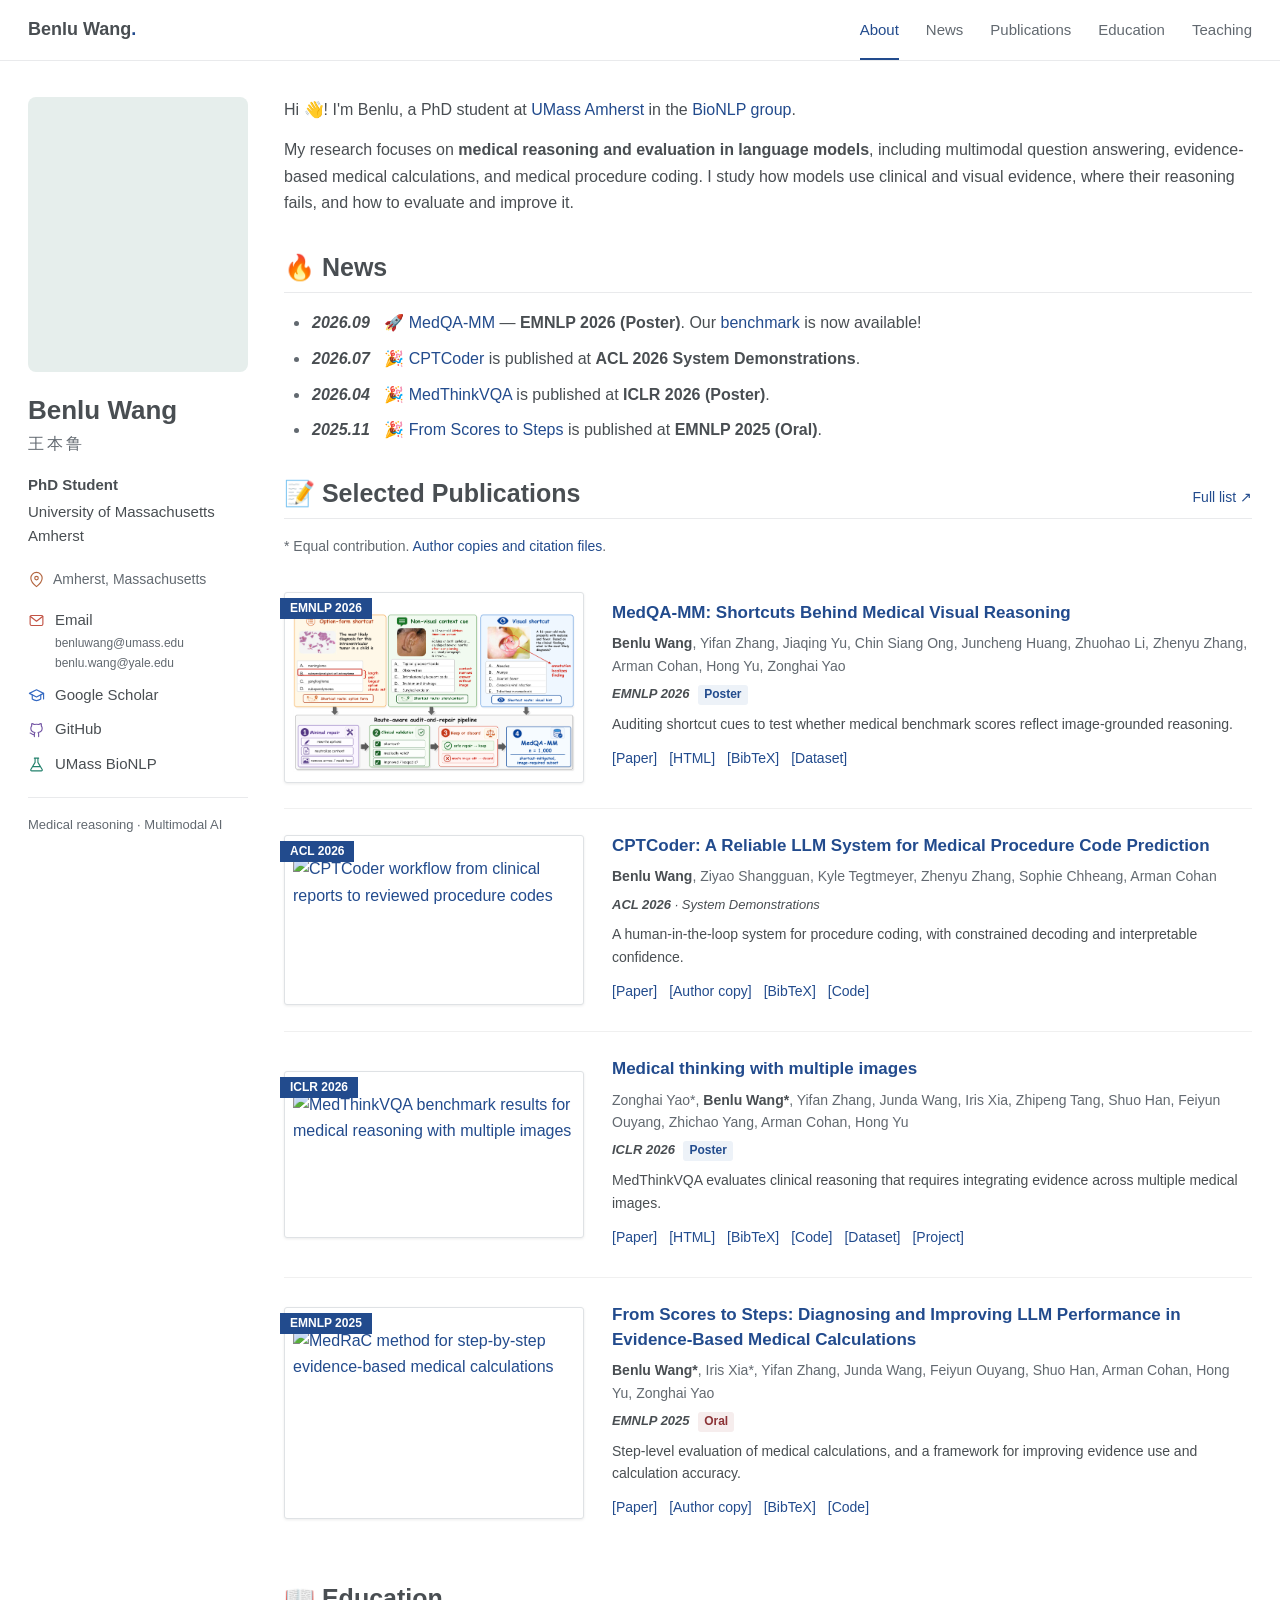
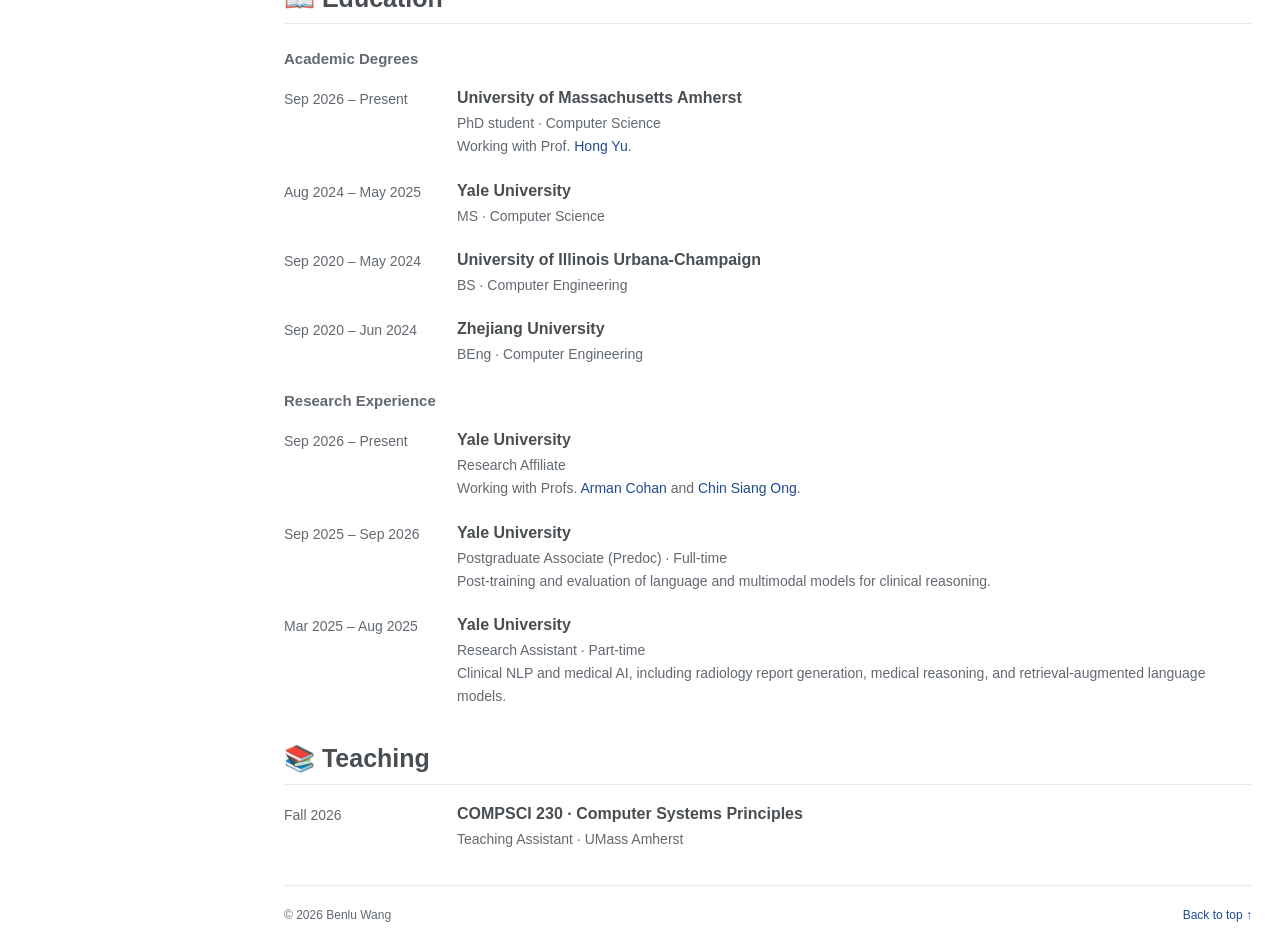
==== commit f53549ed: "Add verified author copies and citations for remaining papers" ====
--- a/index.html
+++ b/index.html
@@ -118,7 +118,7 @@
 
       <section id="publications" aria-labelledby="publications-title">
         <div class="section-heading"><h2 id="publications-title"><span aria-hidden="true">📝</span> Selected Publications</h2><a class="small-link" href="https://scholar.google.com/citations?user=58p1EgcAAAAJ&amp;hl=en">Full list <span aria-hidden="true">↗</span></a></div>
-        <p class="section-note">* Equal contribution.</p>
+        <p class="section-note">* Equal contribution. <a href="papers/">Author copies and citation files</a>.</p>
 
         <article class="publication">
           <a class="paper-figure" href="assets/medqa-mm-figure2.png" aria-label="View MedQA-MM Figure 2 at full size"><span class="figure-label" aria-hidden="true">EMNLP 2026</span><img src="assets/medqa-mm-figure2.png" alt="MedQA-MM Figure 2: option-form, non-visual context, and visual shortcuts, followed by the audit, repair, and clinical validation pipeline" width="759" height="434" loading="lazy"></a>
@@ -138,7 +138,7 @@
             <p class="authors"><strong>Benlu Wang</strong>, Ziyao Shangguan, Kyle Tegtmeyer, Zhenyu Zhang, Sophie Chheang, Arman Cohan</p>
             <p class="venue">ACL 2026 <span class="venue-detail">· System Demonstrations</span></p>
             <p class="paper-summary">A human-in-the-loop system for procedure coding, with constrained decoding and interpretable confidence.</p>
-            <div class="paper-links"><a href="https://aclanthology.org/2026.acl-demo.60/">[Paper]</a><a href="https://github.com/benluwang/CPTCoder">[Code]</a></div>
+            <div class="paper-links"><a href="https://aclanthology.org/2026.acl-demo.60/">[Paper]</a><a href="papers/cptcoder/">[Author copy]</a><a href="papers/cptcoder/citation.bib">[BibTeX]</a><a href="https://github.com/benluwang/CPTCoder">[Code]</a></div>
           </div>
         </article>
 
@@ -160,7 +160,7 @@
             <p class="authors"><strong>Benlu Wang*</strong>, Iris Xia*, Yifan Zhang, Junda Wang, Feiyun Ouyang, Shuo Han, Arman Cohan, Hong Yu, Zonghai Yao</p>
             <p class="venue">EMNLP 2025 <span class="presentation oral">Oral</span></p>
             <p class="paper-summary">Step-level evaluation of medical calculations, and a framework for improving evidence use and calculation accuracy.</p>
-            <div class="paper-links"><a href="https://aclanthology.org/2025.emnlp-main.548/">[Paper]</a><a href="https://github.com/benluwang/EMNLP-2025-MedRaC">[Code]</a></div>
+            <div class="paper-links"><a href="https://aclanthology.org/2025.emnlp-main.548/">[Paper]</a><a href="papers/medrac/">[Author copy]</a><a href="papers/medrac/citation.bib">[BibTeX]</a><a href="https://github.com/benluwang/EMNLP-2025-MedRaC">[Code]</a></div>
           </div>
         </article>
       </section>
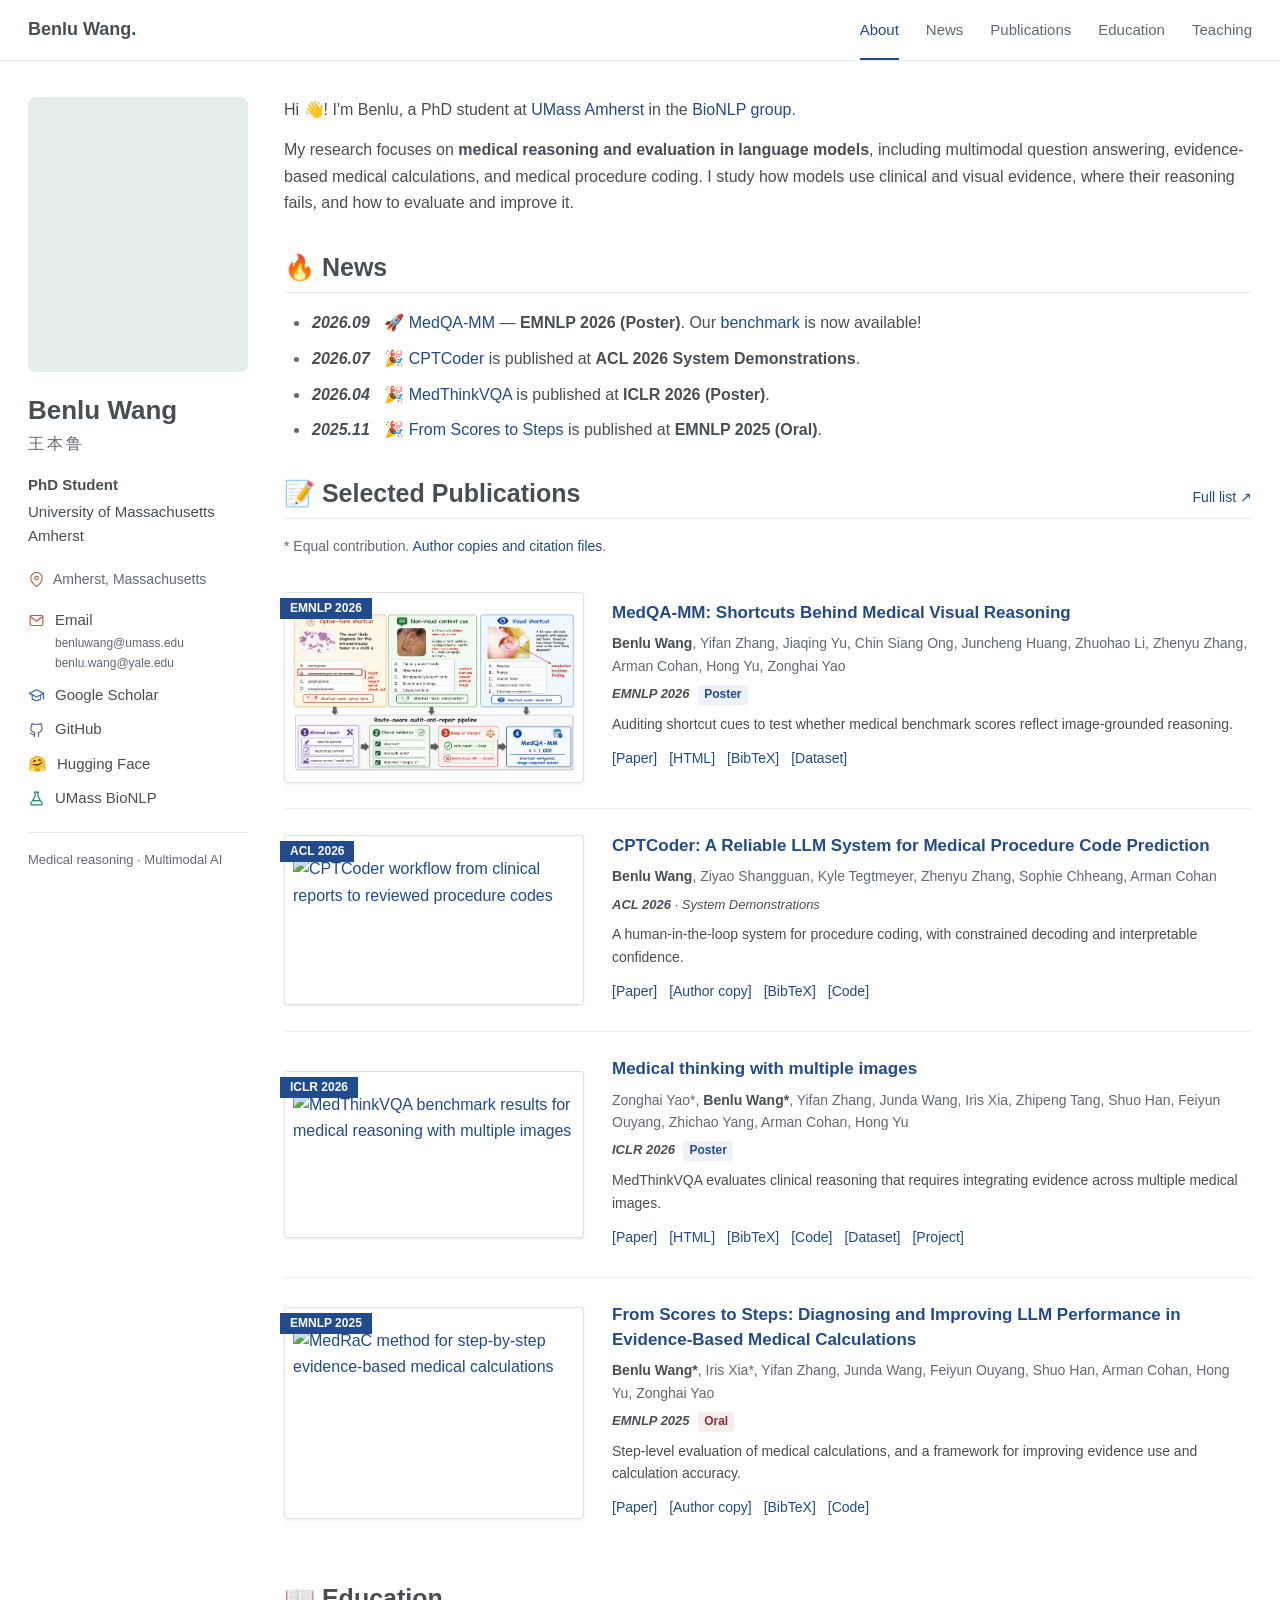
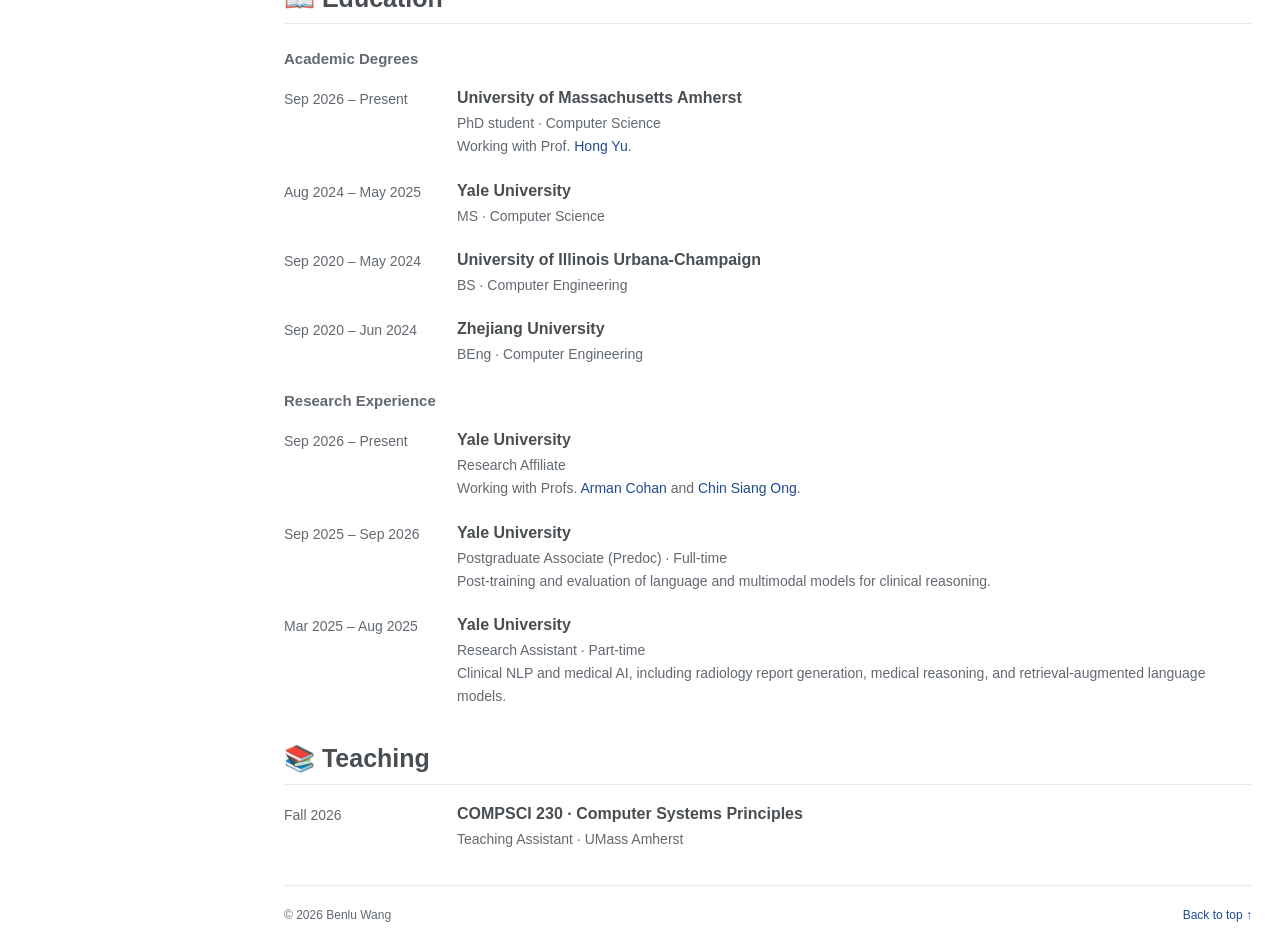
==== commit 021baf1f: "Link Hugging Face profile from personal homepage" ====
--- a/index.html
+++ b/index.html
@@ -45,6 +45,7 @@
         "sameAs": [
           "https://scholar.google.com/citations?user=58p1EgcAAAAJ",
           "https://github.com/benluwang",
+          "https://huggingface.co/BenluW",
           "https://www.linkedin.com/in/benlu-wang-676602326/",
           "https://openreview.net/profile?id=~Benlu_Wang1"
         ]
@@ -94,6 +95,7 @@
         <div class="profile-email"><svg class="icon-email" aria-hidden="true" viewBox="0 0 24 24"><rect x="3" y="5" width="18" height="14" rx="2"/><path d="m3 6 9 7 9-7"/></svg><div><span>Email</span><a class="email-address" href="mailto:benluwang@umass.edu">benluwang@umass.edu</a><a class="email-address" href="mailto:benlu.wang@yale.edu">benlu.wang@yale.edu</a></div></div>
         <a href="https://scholar.google.com/citations?user=58p1EgcAAAAJ&amp;hl=en"><svg class="icon-scholar" aria-hidden="true" viewBox="0 0 24 24"><path d="m2 9 10-5 10 5-10 5L2 9Z"/><path d="M6 11v6c4 3 8 3 12 0v-6M22 9v8"/></svg><span>Google Scholar</span></a>
         <a href="https://github.com/benluwang"><svg class="icon-github" aria-hidden="true" viewBox="0 0 24 24"><path d="M9 19c-4 1-4-2-6-2m12 5v-3.5c0-1-.3-1.7-.8-2.2 2.7-.3 5.8-1.3 5.8-6a4.7 4.7 0 0 0-1.3-3.3 4.3 4.3 0 0 0-.1-3.3s-1-.3-3.4 1.3a12 12 0 0 0-6.4 0C6.4 3.4 5.4 3.7 5.4 3.7a4.3 4.3 0 0 0-.1 3.3A4.7 4.7 0 0 0 4 10.3c0 4.7 3.1 5.7 5.8 6-.5.5-.8 1.2-.8 2.2V22"/></svg><span>GitHub</span></a>
+        <a href="https://huggingface.co/BenluW"><span aria-hidden="true">🤗</span><span>Hugging Face</span></a>
         <a href="https://bio-nlp.github.io/pages/people.html"><svg class="icon-lab" aria-hidden="true" viewBox="0 0 24 24"><path d="M9 3h6M10 3v6L4 19c-.6 1 .1 2 1.3 2h13.4c1.2 0 1.9-1 1.3-2L14 9V3M7 15h10"/></svg><span>UMass BioNLP</span></a>
       </div>
       <p class="profile-note">Medical reasoning · Multimodal AI</p>
